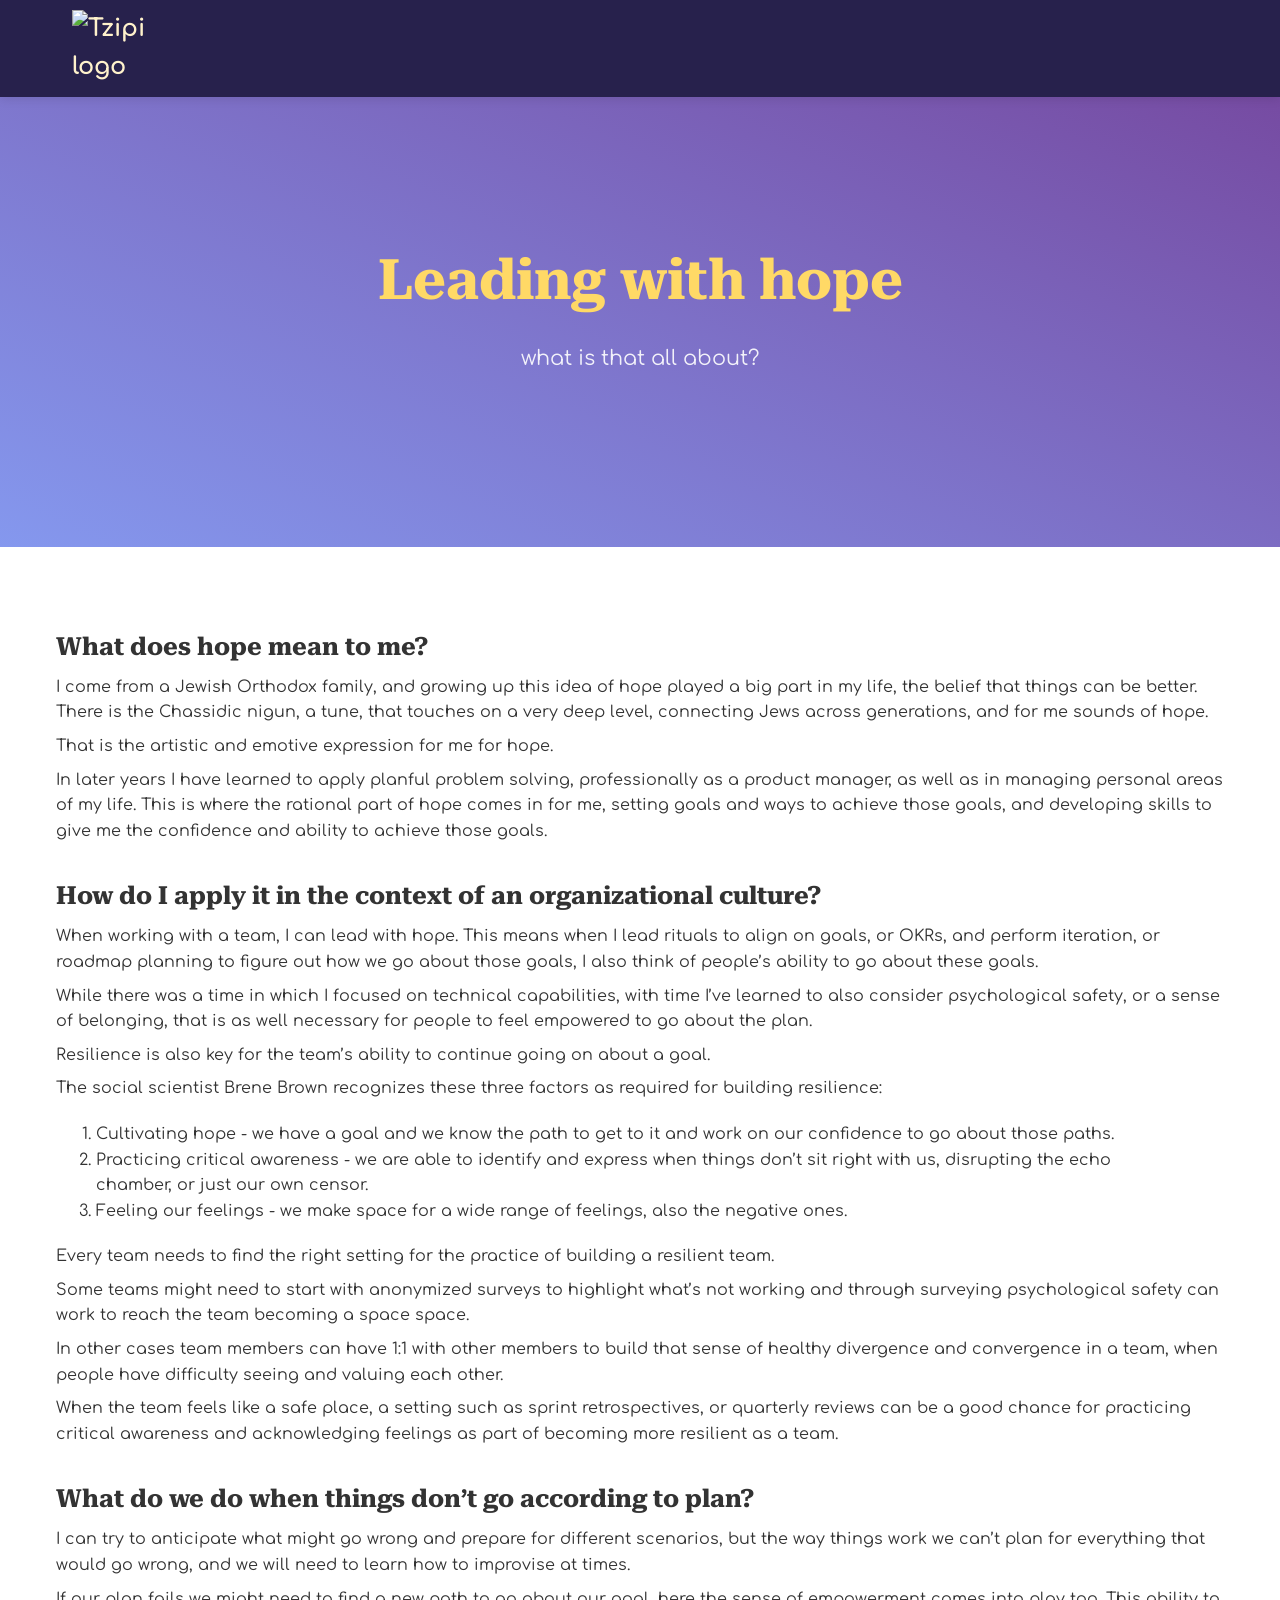
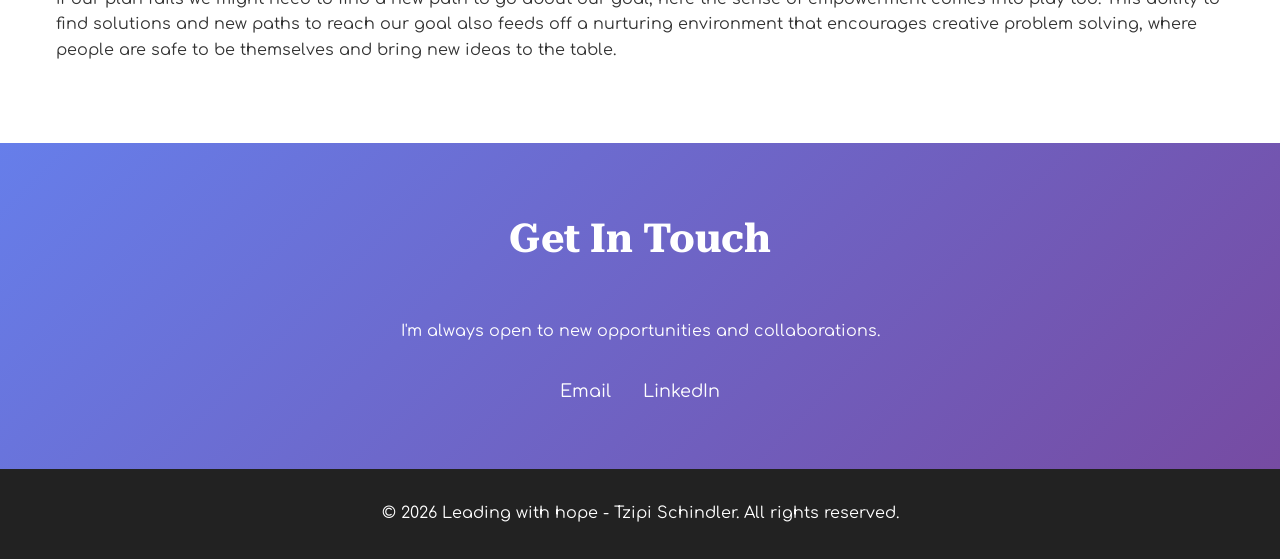
==== hope-driven-leadership.html @ e6aa01d2 "Add files via upload" ====
<!DOCTYPE html>
<html lang="en">
<head>
    <meta charset="UTF-8">
    <meta name="viewport" content="width=device-width, initial-scale=1.0">
    <title>Leading with hope</title>
    <link href="https://fonts.googleapis.com/css2?family=Inter:wght@300;400;600;700&family=Roboto+Serif:wght@300;400;600;700&display=swap" rel="stylesheet">
    <link href="https://fonts.googleapis.com/css2?family=Comfortaa:wght@300;400;700&display=swap" rel="stylesheet">
    <link rel="stylesheet" href="styles.css">
</head>
<body>
    <header>
        
	
		<nav>
            <a class="logo" href="/" aria-label="Tzipi"><img src="images/logo/logo-cropped.png" alt="Tzipi logo"></a>

        </nav>
    </header>

	
    <section class="hero" id="inner-page">
        <h1>Leading with hope</h1>
        <p>what is that all about?</p>
    </section>
	
	<section class="qa" id="qa">
        <div class="question-row">
            <h3>What does hope mean to me?</h3>
            <p>I come from a Jewish Orthodox family, and growing up this idea of hope played a big part in my life, the belief that things can be better. 
			There is the Chassidic nigun, a tune, that touches on a very deep level, connecting Jews across generations, and for me sounds of hope. </p>
			<p>That is the artistic and emotive expression for me for hope.</p>
			<p>In later years I have learned to apply planful problem solving, professionally as a product manager, as well as in managing personal areas of my life. 
			This is where the rational part of hope comes in for me, setting goals and ways to achieve those goals, and developing skills to give me the confidence and 
			ability to achieve those goals.</p>        
        </div>
		<div class="question-row">
            <h3>How do I apply it in the context of an organizational culture? </h3>
            <p>When working with a team, I can lead with hope. This means when I lead rituals to align on goals, or OKRs, and perform iteration, or roadmap planning to 
			figure out how we go about those goals, I also think of people’s ability to go about these goals.</p>
			<p>While there was a time in which I focused on technical capabilities, with time I’ve learned to also consider psychological safety, or a sense of belonging, 
			that is as well necessary for people to feel empowered to go about the plan.</p>
			<p>Resilience is also key for the team’s ability to continue going on about a goal. </p>
			<p>The social scientist Brene Brown recognizes these three factors as required for building resilience:</p>
			<ol>
				<li>Cultivating hope - we have a goal and we know the path to get to it and work on our confidence to go about those paths.</li>
				<li>Practicing critical awareness - we are able to identify and express when things don’t sit right with us, disrupting the echo chamber, or just our own censor. </li> 
				<li>Feeling our feelings - we make space for a wide range of feelings, also the negative ones.</li>
			</ol>
			<p>Every team needs to find the right setting for the practice of building a resilient team.<p> Some teams might need to start with anonymized surveys to highlight what’s not 
			working and through surveying psychological safety can work to reach the team becoming a space space.</p> <p>In other cases team members can have 1:1 with other members to build 
			that sense of healthy divergence and convergence in a team, when people have difficulty seeing and valuing each other. </p>
			<p>When the team feels like a safe place, a setting such as sprint retrospectives, or quarterly reviews can be a good chance for practicing critical awareness and acknowledging feelings as part 
			of becoming more resilient as a team.</p>

        </div>
		<div class="question-row">
            <h3>What do we do when things don’t go according to plan? </h3>
            <p>I can try to anticipate what might go wrong and prepare for different scenarios, but the way things work we can’t plan for everything that would go wrong, 
			and we will need to learn how to improvise at times.</p>   
			<p>If our plan fails we might need to find a new path to go about our goal, here the sense of empowerment comes into play too. This ability to find solutions 
			and new paths to reach our goal also feeds off a nurturing environment that encourages creative problem solving, where people are safe to be themselves and bring new ideas to the table. </p>
        </div>
		
		
    </section>
	
	 <section class="contact" id="contact">
        <div class="container">
            <h2>Get In Touch</h2>
            <p>I'm always open to new opportunities and collaborations.</p>
			<!--             <div class="contact-form">
                Embed your Google Form: replace YOUR_FORM_ID with the form's ID
                <iframe src="https://docs.google.com/forms/d/e/1FAIpQLSfYkFOvtgR7XK74QNsjjxUr7LAhGOyucCOeS-fPdmLXRdSeiw/viewform?embedded=true" width="100%" height="800" frameborder="0" marginheight="0" marginwidth="0">Loading…</iframe>
                <p>If the form doesn't load, <a href="https://docs.google.com/forms/d/e/YOUR_FORM_ID/viewform" target="_blank" rel="noopener">open the form in a new tab</a>.</p>-->
                <div class="contact-links">
                    <a href="mailto:tzipischindler@gmail.com" class="contact-link">Email</a>
                    <a href="https://www.linkedin.com/in/tzipi-schindler/" class="contact-link">LinkedIn</a>
              
                </div>
            </div>
        </div>
    </section>
	
	    <footer>
        <p>&copy; 2026 Leading with hope - Tzipi Schindler. All rights reserved.</p>
    </footer>
</body>
</html>
---- styles.css ----
* {
    margin: 0;
    padding: 0;
    box-sizing: border-box;
}

body {
    font-family: 'Comfortaa', 'Inter', 'Segoe UI', Tahoma, Geneva, Verdana, sans-serif;
    line-height: 1.6;
    color: #333;
    overflow-x: hidden;
}

/* Use Roboto Serif for headings for a refined, readable look */
h1, h2, h3, h4, h5, h6 {
    font-family: 'Roboto Serif', Georgia, 'Times New Roman', serif;
}

header {
    background: #27214cff;
    color: white;
    padding: 1rem 0;
    position: sticky;
    top: 0;
    z-index: 100;
    box-shadow: 0 2px 10px rgba(0,0,0,0.1);
	padding:10px;
}

nav {
    display: flex;
    justify-content: space-between;
    align-items: center;
    max-width: 1200px;
    margin: 0 auto;
    padding: 0 2rem;
}

.logo {
    font-size: 1.5rem;
    font-weight: bold;
}

header .logo img { 
    width: 95px;
    height: auto;
    display: block;
    }

nav ul {
    display: flex;
    list-style: none;
    gap: 2rem;
}

nav a {
    color: #fff2cc;
    text-decoration: none;
    transition: opacity 0.3s;
}

nav a:hover {
    opacity: 0.8;
}

.hero {
    background: linear-gradient(25deg, rgba(102, 126, 234, 0.8) 0%, #764ba2 100%), url('images/hope-bg.png');
    background-size: cover;
    background-position: center;
    color: white;
    text-align: center;
    padding: 8rem 2rem;
    min-height: 100vh;
    display: flex;
    flex-direction: column;
    justify-content: center;
    align-items: center;
}

.hero h1 {
    font-size: 3.5rem;
    margin-bottom: 1rem;
    animation: slideUp 0.8s ease;
    color: #ffd966;
}

.hero p {
    font-size: 1.3rem;
    margin-bottom: 2rem;
    opacity: 0.9;
}

.cta-button {
    display: inline-block;
    background: white;
    color: #667eea;
    padding: 1rem 2rem;
    border-radius: 50px;
    text-decoration: none;
    font-weight: bold;
    transition: transform 0.3s, box-shadow 0.3s;
}

.cta-button:hover {
    transform: translateY(-3px);
    box-shadow: 0 10px 25px rgba(0,0,0,0.2);
}

.container {
    max-width: 1200px;
    margin: 0 auto;
    padding: 0 2rem;
}

section {
    padding: 4rem 0;
}

h2 {
    font-size: 2.5rem;
    margin-bottom: 3rem;
    text-align: center;
    color: #333;
}


/* How to style inner page */
#inner-page {
	min-height: 50vh;
}


.question-row p {
	margin-top:8px;
}

.question-row {
	max-width: 1200px;
    margin: 0 auto;
    padding: 1rem;
}

/* How to style a Q&A */

.qa h3{
	font-size:25px;
}

.question-row ol{
	margin:20px 40px;
}


/* How to style a project grid */

.projects {
    background: #f8f9fa;
}

.projects-grid {
    display: grid;
    grid-template-columns: repeat(auto-fit, minmax(300px, 1fr));
    gap: 2rem;
}

.project-card {
    background: white;
    border-radius: 10px;
    overflow: hidden;
    box-shadow: 0 5px 15px rgba(0,0,0,0.1);
    transition: transform 0.3s, box-shadow 0.3s;
}

.project-card:hover {
    transform: translateY(-10px);
    box-shadow: 0 15px 30px rgba(0,0,0,0.2);
}

.project-image {
    width: 100%;
    height: 200px;
    display: flex;
    align-items: center;
    justify-content: center;
    color: white;
    font-size: 3rem;
}

.project-image img {
    width: 100%;
    height: 100%;
    object-fit: cover;
}

.project-content {
    padding: 1.5rem;
}

.project-content h3 {
    margin-bottom: 0.5rem;
    color: #667eea;
}

.project-content p {
    color: #666;
    margin-bottom: 1rem;
}

.project-link {
    color: #667eea;
    text-decoration: none;
    font-weight: bold;
}

.project-link:hover {
    text-decoration: underline;
}

.values {
    background: white;
}

.values-grid {
    display: grid;
    grid-template-columns: repeat(auto-fit, minmax(220px, 1fr));
    gap: 2rem;
}

.value-card {
    background: #f8f9fa;
    border-radius: 10px;
    overflow: hidden;
    box-shadow: 0 5px 15px rgba(0,0,0,0.1);
    transition: transform 0.3s, box-shadow 0.3s;
    text-align: center;
}

.value-card:hover {
    transform: translateY(-10px);
    box-shadow: 0 15px 30px rgba(0,0,0,0.2);
}

.value-image {
    width: 100%;
    height: 150px;
    background: linear-gradient(135deg, #667eea 0%, #764ba2 100%);
    display: flex;
    align-items: center;
    justify-content: center;
    color: white;
    font-size: 3rem;
}

.value-content {
    padding: 2rem;
}

.value-content h3 {
    margin-bottom: 0.5rem;
    color: #667eea;
}

.value-content p {
    color: #666;
}

.skills {
    background: white;
}

.skills-grid {
    display: grid;
    grid-template-columns: repeat(auto-fit, minmax(250px, 1fr));
    gap: 2rem;
}

.skill-category {
    background: #f8f9fa;
    padding: 2rem;
    border-radius: 10px;
    border-left: 4px solid #667eea;
}

.skill-category h3 {
    color: #667eea;
    margin-bottom: 1rem;
}

.skill-list {
    display: flex;
    flex-wrap: wrap;
    gap: 0.5rem;
}

.skill-tag {
    background: white;
    padding: 0.5rem 1rem;
    border-radius: 20px;
    border: 1px solid #667eea;
    color: #667eea;
    font-size: 0.9rem;
}

.contact {
    background: linear-gradient(135deg, #667eea 0%, #764ba2 100%);
    color: white;
    text-align: center;
    padding: 4rem 2rem;
}

.contact h2 {
    color: white;
}

.contact-links {
    display: flex;
    justify-content: center;
    gap: 2rem;
    margin-top: 2rem;
    flex-wrap: wrap;
}

.contact-link {
    color: white;
    text-decoration: none;
    font-size: 1.1rem;
    transition: opacity 0.3s;
}

.contact-link:hover {
    opacity: 0.8;
}

footer {
    background: #222;
    color: white;
    text-align: center;
    padding: 2rem;
}

@keyframes slideUp {
    from {
        opacity: 0;
        transform: translateY(30px);
    }
    to {
        opacity: 1;
        transform: translateY(0);
    }
}

@media (max-width: 768px) {
    .hero h1 {
        font-size: 2rem;
    }

    nav ul {
        gap: 1rem;
    }

    h2 {
        font-size: 2rem;
    }
}
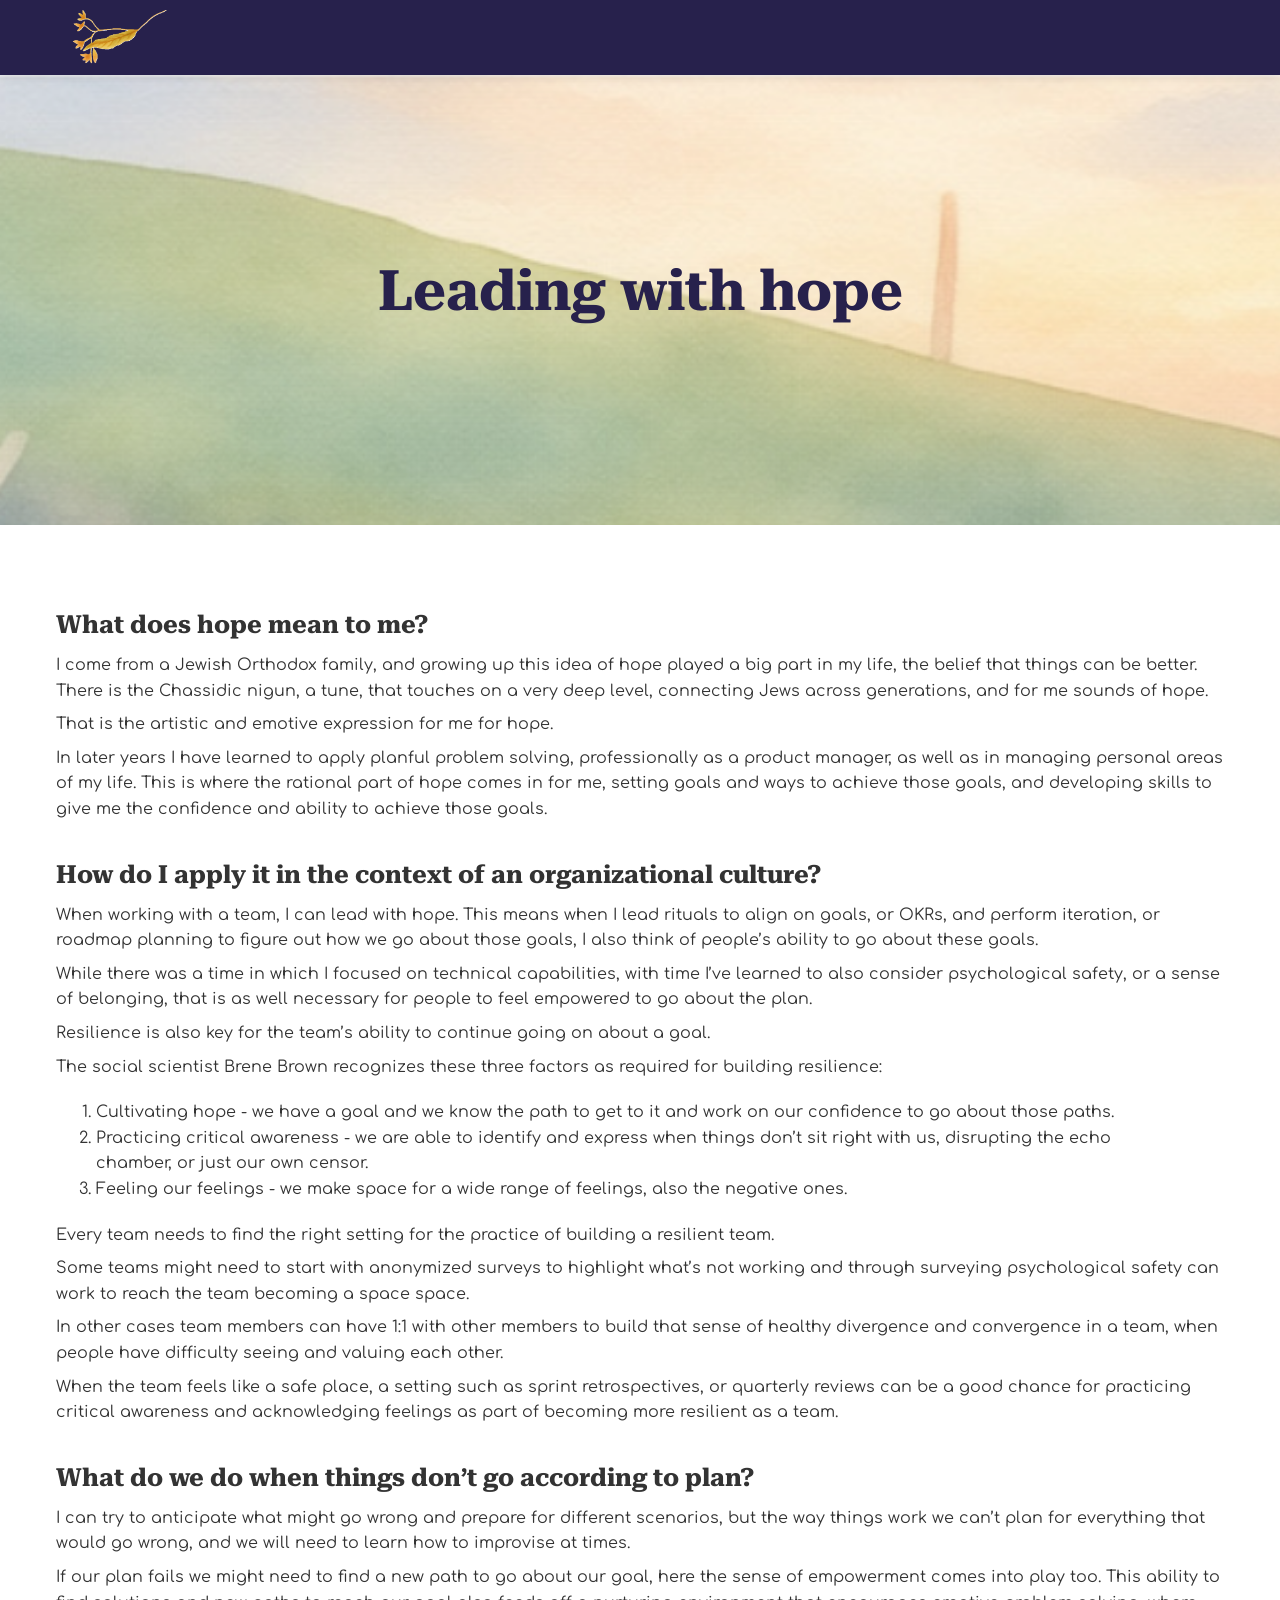
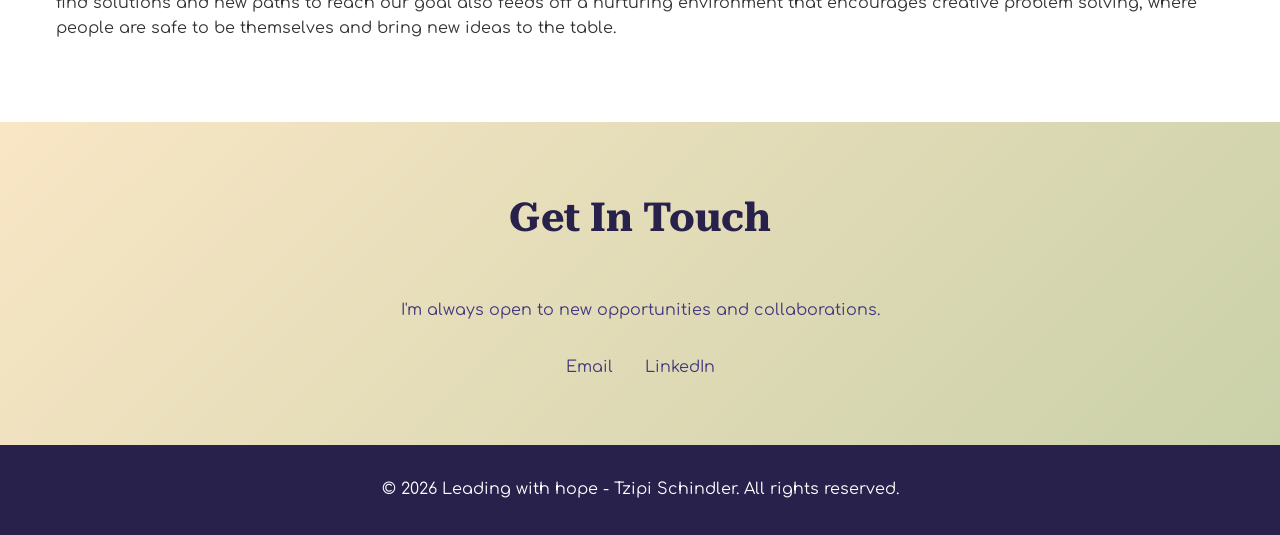
==== commit d1e140a2: "updated footer" ====
--- a/hope-driven-leadership.html
+++ b/hope-driven-leadership.html
@@ -21,7 +21,7 @@
 	
     <section class="hero" id="inner-page">
         <h1>Leading with hope</h1>
-        <p>what is that all about?</p>
+
     </section>
 	
 	<section class="qa" id="qa">
--- a/styles.css
+++ b/styles.css
@@ -64,13 +64,12 @@
 }
 
 .hero {
-    background: linear-gradient(25deg, rgba(102, 126, 234, 0.8) 0%, #764ba2 100%), url('images/hope-bg.png');
+    background: url('images/website-header.png');
     background-size: cover;
     background-position: center;
-    color: white;
-    text-align: center;
-    padding: 8rem 2rem;
-    min-height: 100vh;
+    color: #27214c;
+    text-align: center;
+    min-height: 50vh;
     display: flex;
     flex-direction: column;
     justify-content: center;
@@ -81,7 +80,7 @@
     font-size: 3.5rem;
     margin-bottom: 1rem;
     animation: slideUp 0.8s ease;
-    color: #ffd966;
+    color: #27214c;
 }
 
 .hero p {
@@ -93,7 +92,7 @@
 .cta-button {
     display: inline-block;
     background: white;
-    color: #667eea;
+    color: #27214c;
     padding: 1rem 2rem;
     border-radius: 50px;
     text-decoration: none;
@@ -120,7 +119,7 @@
     font-size: 2.5rem;
     margin-bottom: 3rem;
     text-align: center;
-    color: #333;
+    color: #495f46;
 }
 
 
@@ -227,7 +226,7 @@
 }
 
 .value-card {
-    background: #f8f9fa;
+    background: #d0b24930;
     border-radius: 10px;
     overflow: hidden;
     box-shadow: 0 5px 15px rgba(0,0,0,0.1);
@@ -257,7 +256,7 @@
 
 .value-content h3 {
     margin-bottom: 0.5rem;
-    color: #667eea;
+    color: #495f46;
 }
 
 .value-content p {
@@ -275,14 +274,14 @@
 }
 
 .skill-category {
-    background: #f8f9fa;
+    background: linear-gradient(to bottom, #fbecd4 0%, #92af0b59 100%);
     padding: 2rem;
     border-radius: 10px;
-    border-left: 4px solid #667eea;
+    border-left: 4px solid  #fdca45;
 }
 
 .skill-category h3 {
-    color: #667eea;
+    color: #41377d;
     margin-bottom: 1rem;
 }
 
@@ -293,23 +292,23 @@
 }
 
 .skill-tag {
-    background: white;
+    background: #ffffff94;
     padding: 0.5rem 1rem;
     border-radius: 20px;
-    border: 1px solid #667eea;
-    color: #667eea;
+    border: 1px solid #41377d;
+    color: #41377d;
     font-size: 0.9rem;
 }
 
 .contact {
-    background: linear-gradient(135deg, #667eea 0%, #764ba2 100%);
-    color: white;
+    background: linear-gradient(135deg, #f9e6c5 0%, #cad1a9 100%);
+    color: #41377d;
     text-align: center;
     padding: 4rem 2rem;
 }
 
 .contact h2 {
-    color: white;
+    color: #27214c;
 }
 
 .contact-links {
@@ -321,9 +320,9 @@
 }
 
 .contact-link {
-    color: white;
+    color: #41377d;
     text-decoration: none;
-    font-size: 1.1rem;
+    font-size: 1rem;
     transition: opacity 0.3s;
 }
 
@@ -332,7 +331,7 @@
 }
 
 footer {
-    background: #222;
+    background: #27214c;
     color: white;
     text-align: center;
     padding: 2rem;
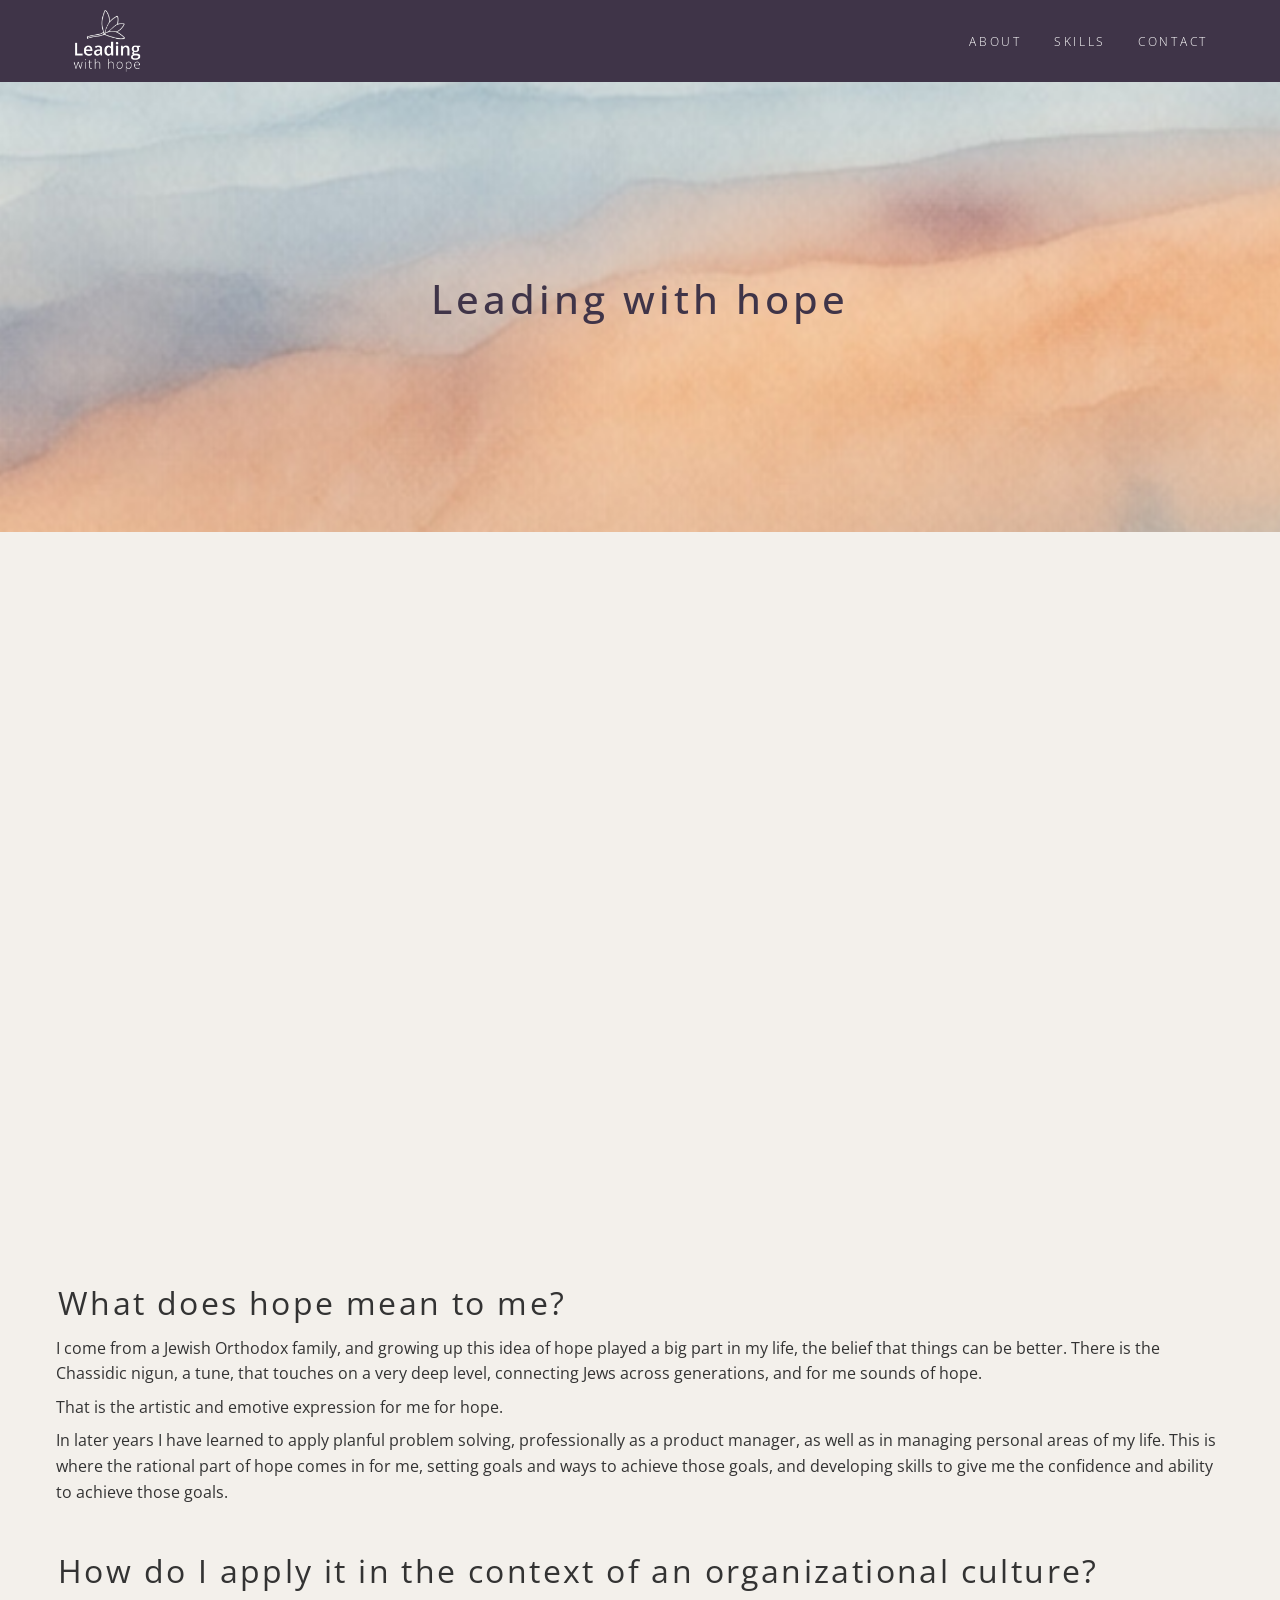
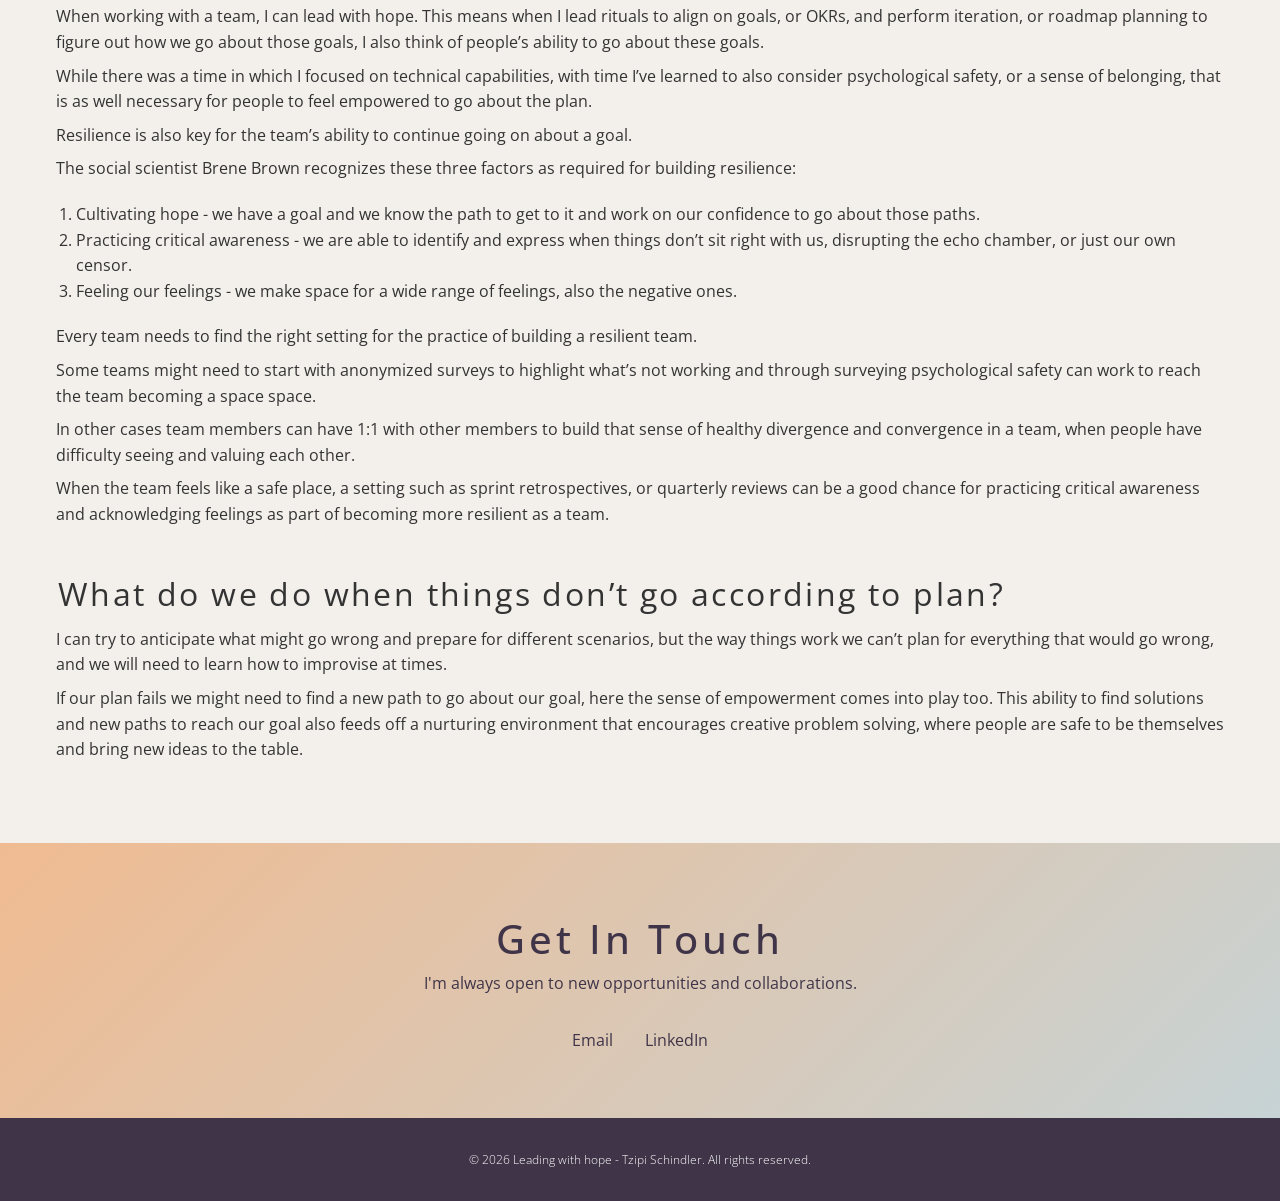
==== commit 6b884abf: "Updated design according to brand kit" ====
--- a/hope-driven-leadership.html
+++ b/hope-driven-leadership.html
@@ -4,17 +4,20 @@
     <meta charset="UTF-8">
     <meta name="viewport" content="width=device-width, initial-scale=1.0">
     <title>Leading with hope</title>
-    <link href="https://fonts.googleapis.com/css2?family=Inter:wght@300;400;600;700&family=Roboto+Serif:wght@300;400;600;700&display=swap" rel="stylesheet">
-    <link href="https://fonts.googleapis.com/css2?family=Comfortaa:wght@300;400;700&display=swap" rel="stylesheet">
+    <link href="https://fonts.googleapis.com/css2?family=Google+Sans:ital,opsz,wght@0,17..18,400..700;1,17..18,400..700&family=Open+Sans:ital,wght@0,300..800;1,300..800&display=swap" rel="stylesheet">
     <link rel="stylesheet" href="styles.css">
 </head>
 <body>
     <header>
         
 	
-		<nav>
-            <a class="logo" href="/" aria-label="Tzipi"><img src="images/logo/logo-cropped.png" alt="Tzipi logo"></a>
-
+		        <nav>
+            <a class="logo" href="/" aria-label="Tzipi"><img src="images/logo/with-hope.png" alt="Tzipi logo"></a>
+            <ul>
+                <li><a href="#projects">ABOUT</a></li>
+                <li><a href="#skills">SKILLS</a></li>
+                <li><a href="#contact">CONTACT</a></li>
+            </ul>
         </nav>
     </header>
 
@@ -26,6 +29,7 @@
 	
 	<section class="qa" id="qa">
         <div class="question-row">
+            <iframe width="560" height="315" src="https://www.youtube.com/embed/V_1K8nwsGOY?si=Zwy2XXd21auBo9LZ" title="YouTube video player" frameborder="0" allow="accelerometer; autoplay; clipboard-write; encrypted-media; gyroscope; picture-in-picture; web-share" referrerpolicy="strict-origin-when-cross-origin" allowfullscreen></iframe>
             <h3>What does hope mean to me?</h3>
             <p>I come from a Jewish Orthodox family, and growing up this idea of hope played a big part in my life, the belief that things can be better. 
 			There is the Chassidic nigun, a tune, that touches on a very deep level, connecting Jews across generations, and for me sounds of hope. </p>
--- a/styles.css
+++ b/styles.css
@@ -5,25 +5,25 @@
 }
 
 body {
-    font-family: 'Comfortaa', 'Inter', 'Segoe UI', Tahoma, Geneva, Verdana, sans-serif;
+    font-family: "Open Sans", sans-serif;
     line-height: 1.6;
     color: #333;
     overflow-x: hidden;
+    background-color: #f3f0eb;
 }
 
 /* Use Roboto Serif for headings for a refined, readable look */
 h1, h2, h3, h4, h5, h6 {
-    font-family: 'Roboto Serif', Georgia, 'Times New Roman', serif;
+    font-family: "Open Sans", sans-serif;
 }
 
 header {
-    background: #27214cff;
+    background: #3f3448;
     color: white;
     padding: 1rem 0;
     position: sticky;
     top: 0;
     z-index: 100;
-    box-shadow: 0 2px 10px rgba(0,0,0,0.1);
 	padding:10px;
 }
 
@@ -42,7 +42,7 @@
 }
 
 header .logo img { 
-    width: 95px;
+    width: 70px;
     height: auto;
     display: block;
     }
@@ -54,17 +54,18 @@
 }
 
 nav a {
-    color: #fff2cc;
+    color: #ffffff;
     text-decoration: none;
-    transition: opacity 0.3s;
-}
-
-nav a:hover {
-    opacity: 0.8;
-}
+    /* transition: opacity 0.3s; */
+    font-weight: 300;
+    font-size: 12px;
+    letter-spacing: 2.7px;
+    font-family: 'Open Sans';
+}
+
 
 .hero {
-    background: url('images/website-header.png');
+    background: url('images/website-header-2.png');
     background-size: cover;
     background-position: center;
     color: #27214c;
@@ -77,10 +78,13 @@
 }
 
 .hero h1 {
-    font-size: 3.5rem;
+    font-family: 'Open Sans';
+    font-size: 2.5rem;
+    font-weight: 500;
     margin-bottom: 1rem;
-    animation: slideUp 0.8s ease;
-    color: #27214c;
+    /* animation: slideUp 0.8s ease; */
+    color: #3f3448;
+    letter-spacing: 0.25rem;
 }
 
 .hero p {
@@ -90,14 +94,17 @@
 }
 
 .cta-button {
-    display: inline-block;
-    background: white;
-    color: #27214c;
-    padding: 1rem 2rem;
-    border-radius: 50px;
+display: inline-block;
+    width: max-content;
+    background: #3f3448;
+    color: #fefeff;
+    padding: 0.7rem 1.9rem;
+    border-radius: 16px;
     text-decoration: none;
-    font-weight: bold;
-    transition: transform 0.3s, box-shadow 0.3s;
+    font-weight: 300;
+    /* transition: transform 0.3s, box-shadow 0.3s; */
+    /* font-size: medium; */
+    font-family: 'Open Sans';
 }
 
 .cta-button:hover {
@@ -117,9 +124,10 @@
 
 h2 {
     font-size: 2.5rem;
-    margin-bottom: 3rem;
-    text-align: center;
-    color: #495f46;
+    text-align: center;
+    color: #3f3448;
+    font-weight: 500;
+    letter-spacing: 0.25rem;
 }
 
 
@@ -142,11 +150,14 @@
 /* How to style a Q&A */
 
 .qa h3{
-	font-size:25px;
+	letter-spacing: 0.15rem;
+    font-size: 2rem;
+    font-weight: 400;
+    margin: 8px 2px 0px;
 }
 
 .question-row ol{
-	margin:20px 40px;
+	margin:20px;
 }
 
 
@@ -160,6 +171,7 @@
     display: grid;
     grid-template-columns: repeat(auto-fit, minmax(300px, 1fr));
     gap: 2rem;
+    margin: 2rem 0;
 }
 
 .project-card {
@@ -197,7 +209,9 @@
 
 .project-content h3 {
     margin-bottom: 0.5rem;
-    color: #667eea;
+    color: #c7967d;
+    font-weight: 700;
+    letter-spacing: 0.25rem;
 }
 
 .project-content p {
@@ -206,7 +220,7 @@
 }
 
 .project-link {
-    color: #667eea;
+    color: #c7967d;
     text-decoration: none;
     font-weight: bold;
 }
@@ -223,10 +237,11 @@
     display: grid;
     grid-template-columns: repeat(auto-fit, minmax(220px, 1fr));
     gap: 2rem;
+    margin: 2rem 0;
 }
 
 .value-card {
-    background: #d0b24930;
+    background: #f3f0eb;
     border-radius: 10px;
     overflow: hidden;
     box-shadow: 0 5px 15px rgba(0,0,0,0.1);
@@ -256,7 +271,9 @@
 
 .value-content h3 {
     margin-bottom: 0.5rem;
-    color: #495f46;
+    color: #c7967d;
+    font-weight: 700;
+    letter-spacing: 0.25rem;
 }
 
 .value-content p {
@@ -271,13 +288,13 @@
     display: grid;
     grid-template-columns: repeat(auto-fit, minmax(250px, 1fr));
     gap: 2rem;
+    margin: 2rem 0;
 }
 
 .skill-category {
-    background: linear-gradient(to bottom, #fbecd4 0%, #92af0b59 100%);
+    background: #f3f0eb;
     padding: 2rem;
     border-radius: 10px;
-    border-left: 4px solid  #fdca45;
 }
 
 .skill-category h3 {
@@ -292,23 +309,23 @@
 }
 
 .skill-tag {
-    background: #ffffff94;
+background: #ffffff;
     padding: 0.5rem 1rem;
-    border-radius: 20px;
-    border: 1px solid #41377d;
+    border-radius: 16px;
+    /* border: 1px solid #41377d; */
     color: #41377d;
     font-size: 0.9rem;
 }
 
 .contact {
-    background: linear-gradient(135deg, #f9e6c5 0%, #cad1a9 100%);
-    color: #41377d;
+    background: linear-gradient(135deg, #f0bb91 0%, #c7d3d5 100%);
+    color: #3f3448;
     text-align: center;
     padding: 4rem 2rem;
 }
 
 .contact h2 {
-    color: #27214c;
+    color: #3f3448;
 }
 
 .contact-links {
@@ -320,7 +337,7 @@
 }
 
 .contact-link {
-    color: #41377d;
+    color: #3f3448;
     text-decoration: none;
     font-size: 1rem;
     transition: opacity 0.3s;
@@ -331,10 +348,12 @@
 }
 
 footer {
-    background: #27214c;
+    background: #3f3448;
     color: white;
     text-align: center;
     padding: 2rem;
+    font-weight: 300;
+    font-size: 12px;
 }
 
 @keyframes slideUp {
@@ -361,3 +380,13 @@
         font-size: 2rem;
     }
 }
+
+
+.question-row iframe {
+    display: block;
+    width: 100%;
+    aspect-ratio: 16 / 9;
+    height: auto;
+    border: 0;
+    margin: 0 auto;
+}
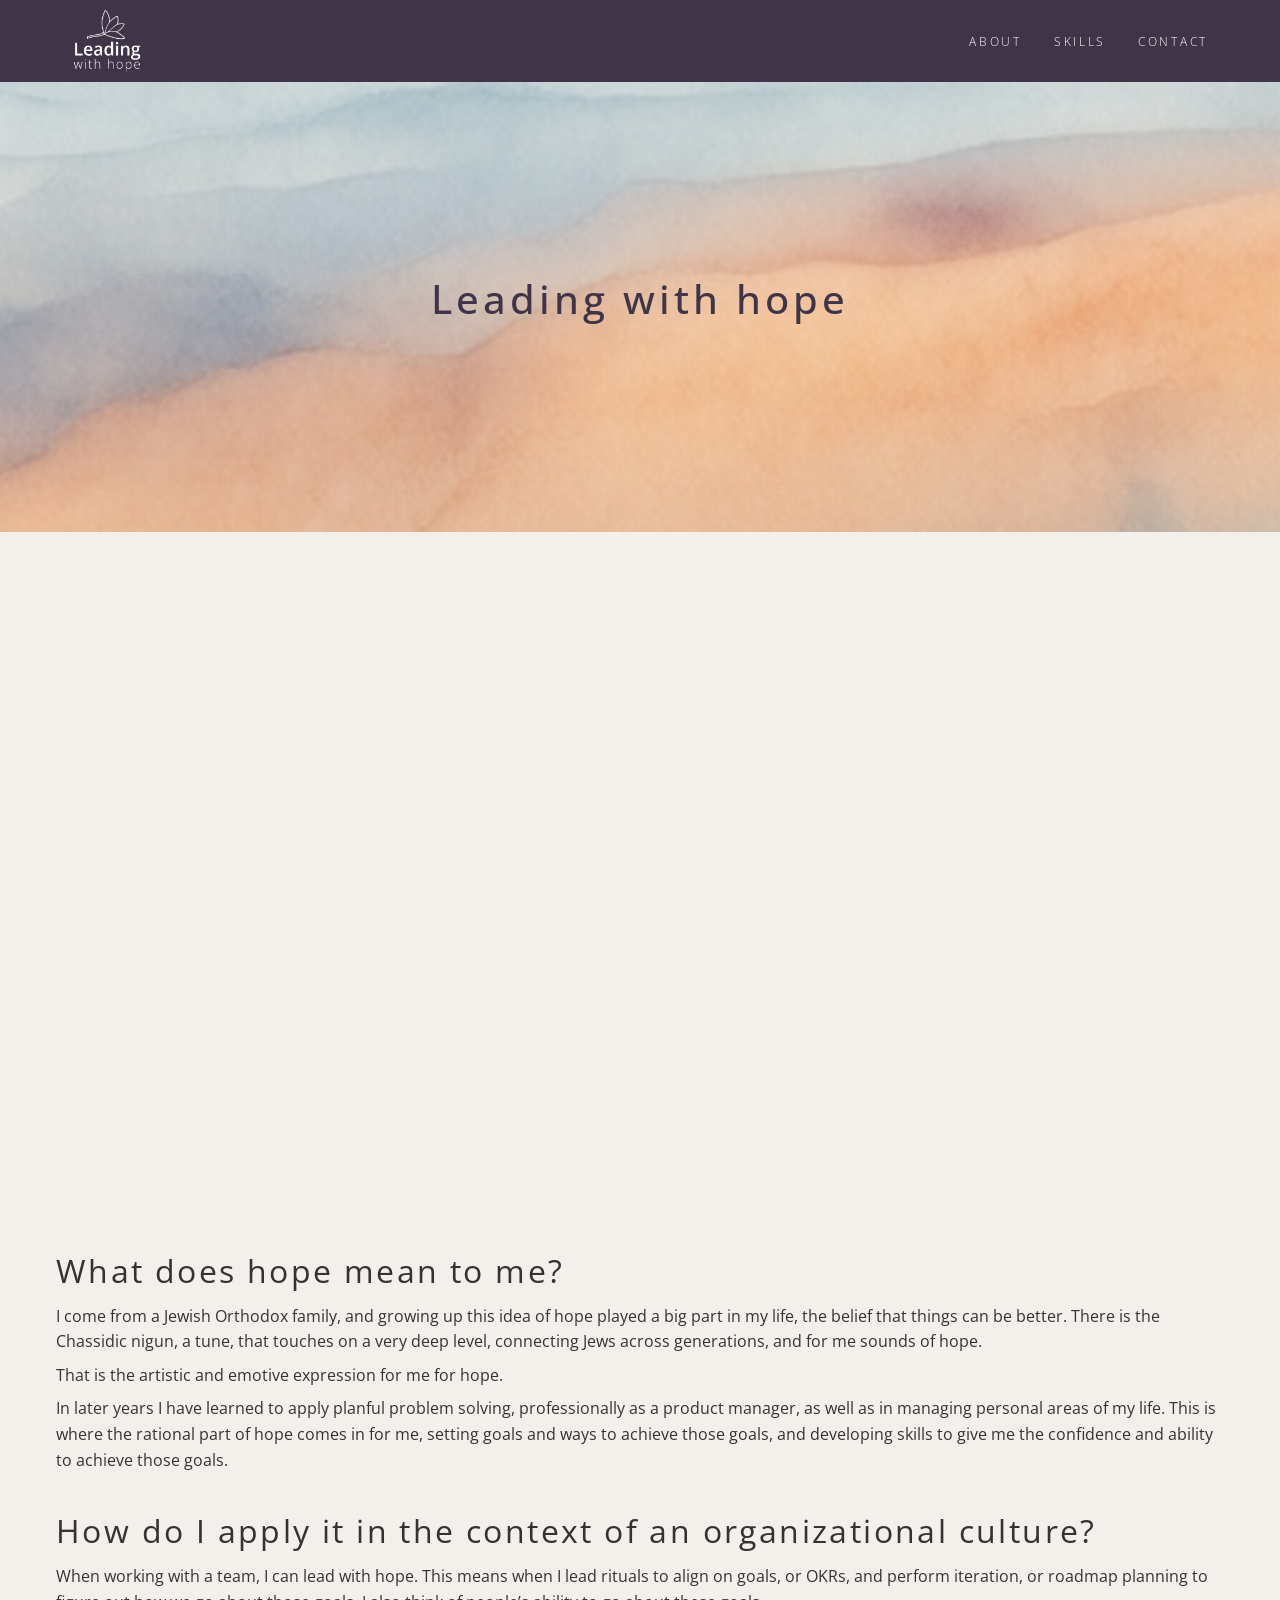
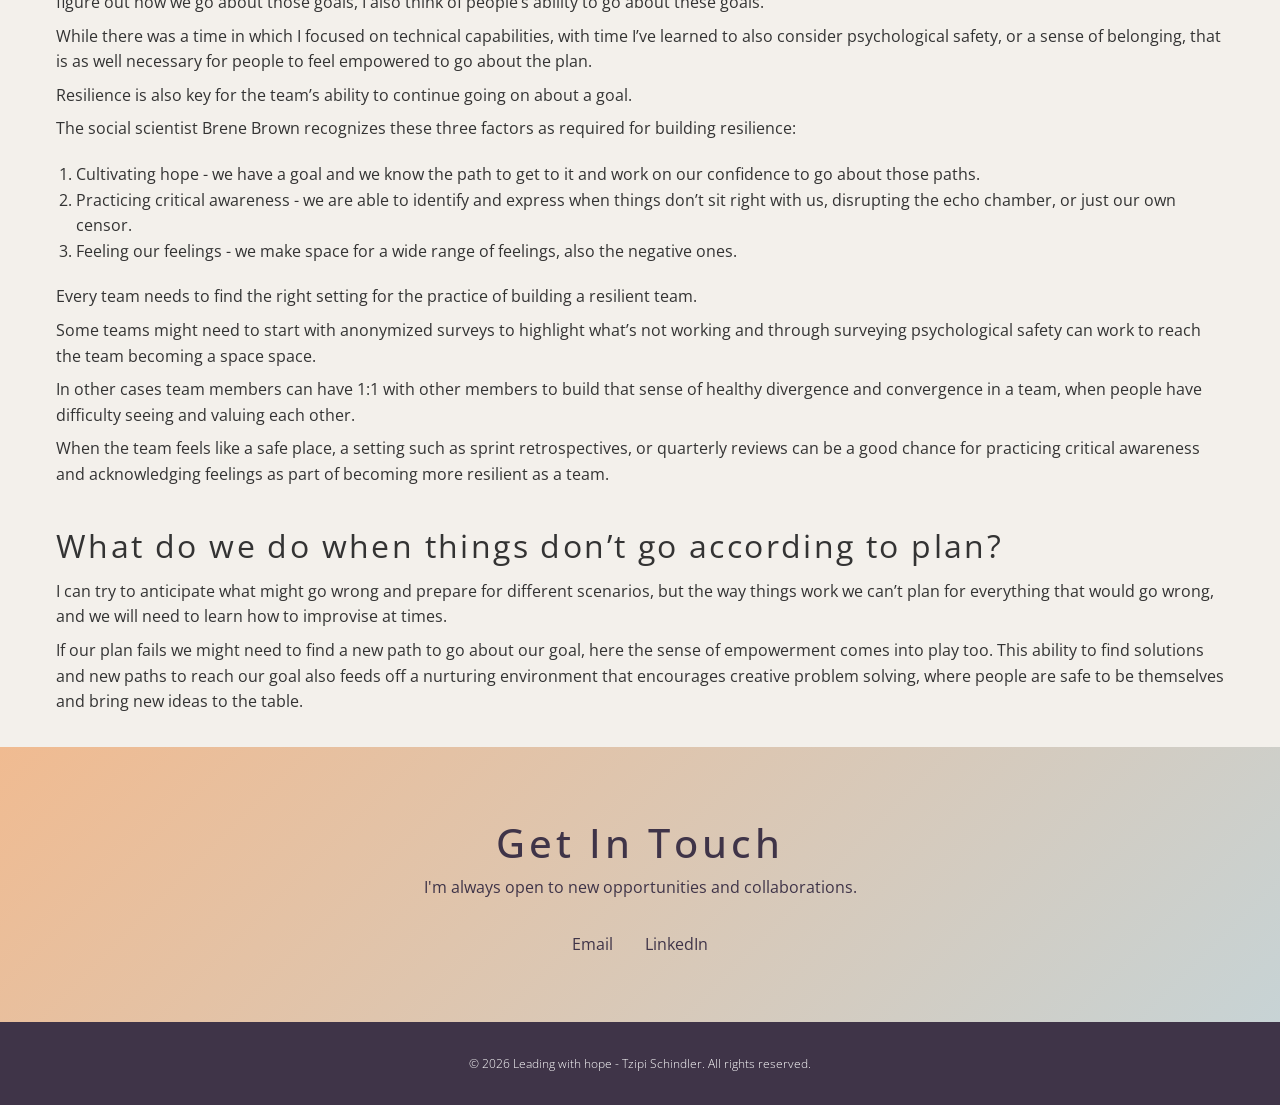
==== commit a3dfc6c3: "updated links on logo" ====
--- a/hope-driven-leadership.html
+++ b/hope-driven-leadership.html
@@ -3,7 +3,7 @@
 <head>
     <meta charset="UTF-8">
     <meta name="viewport" content="width=device-width, initial-scale=1.0">
-    <title>Leading with hope</title>
+    <title>Tzipi Schindler | Leading with hope</title>
     <link href="https://fonts.googleapis.com/css2?family=Google+Sans:ital,opsz,wght@0,17..18,400..700;1,17..18,400..700&family=Open+Sans:ital,wght@0,300..800;1,300..800&display=swap" rel="stylesheet">
     <link rel="stylesheet" href="styles.css">
 </head>
@@ -12,7 +12,7 @@
         
 	
 		        <nav>
-            <a class="logo" href="/" aria-label="Tzipi"><img src="images/logo/with-hope.png" alt="Tzipi logo"></a>
+            <a class="logo" href="https://tzipischindler.github.io/hope-driven-leadership/" aria-label="Tzipi"><img src="images/logo/with-hope.png" alt="Tzipi logo"></a>
             <ul>
                 <li><a href="#projects">ABOUT</a></li>
                 <li><a href="#skills">SKILLS</a></li>
--- a/styles.css
+++ b/styles.css
@@ -119,7 +119,7 @@
 }
 
 section {
-    padding: 4rem 0;
+    padding: 1rem 0;
 }
 
 h2 {
@@ -153,7 +153,6 @@
 	letter-spacing: 0.15rem;
     font-size: 2rem;
     font-weight: 400;
-    margin: 8px 2px 0px;
 }
 
 .question-row ol{
@@ -388,5 +387,5 @@
     aspect-ratio: 16 / 9;
     height: auto;
     border: 0;
-    margin: 0 auto;
+    margin: 0.75rem 0rem;
 }
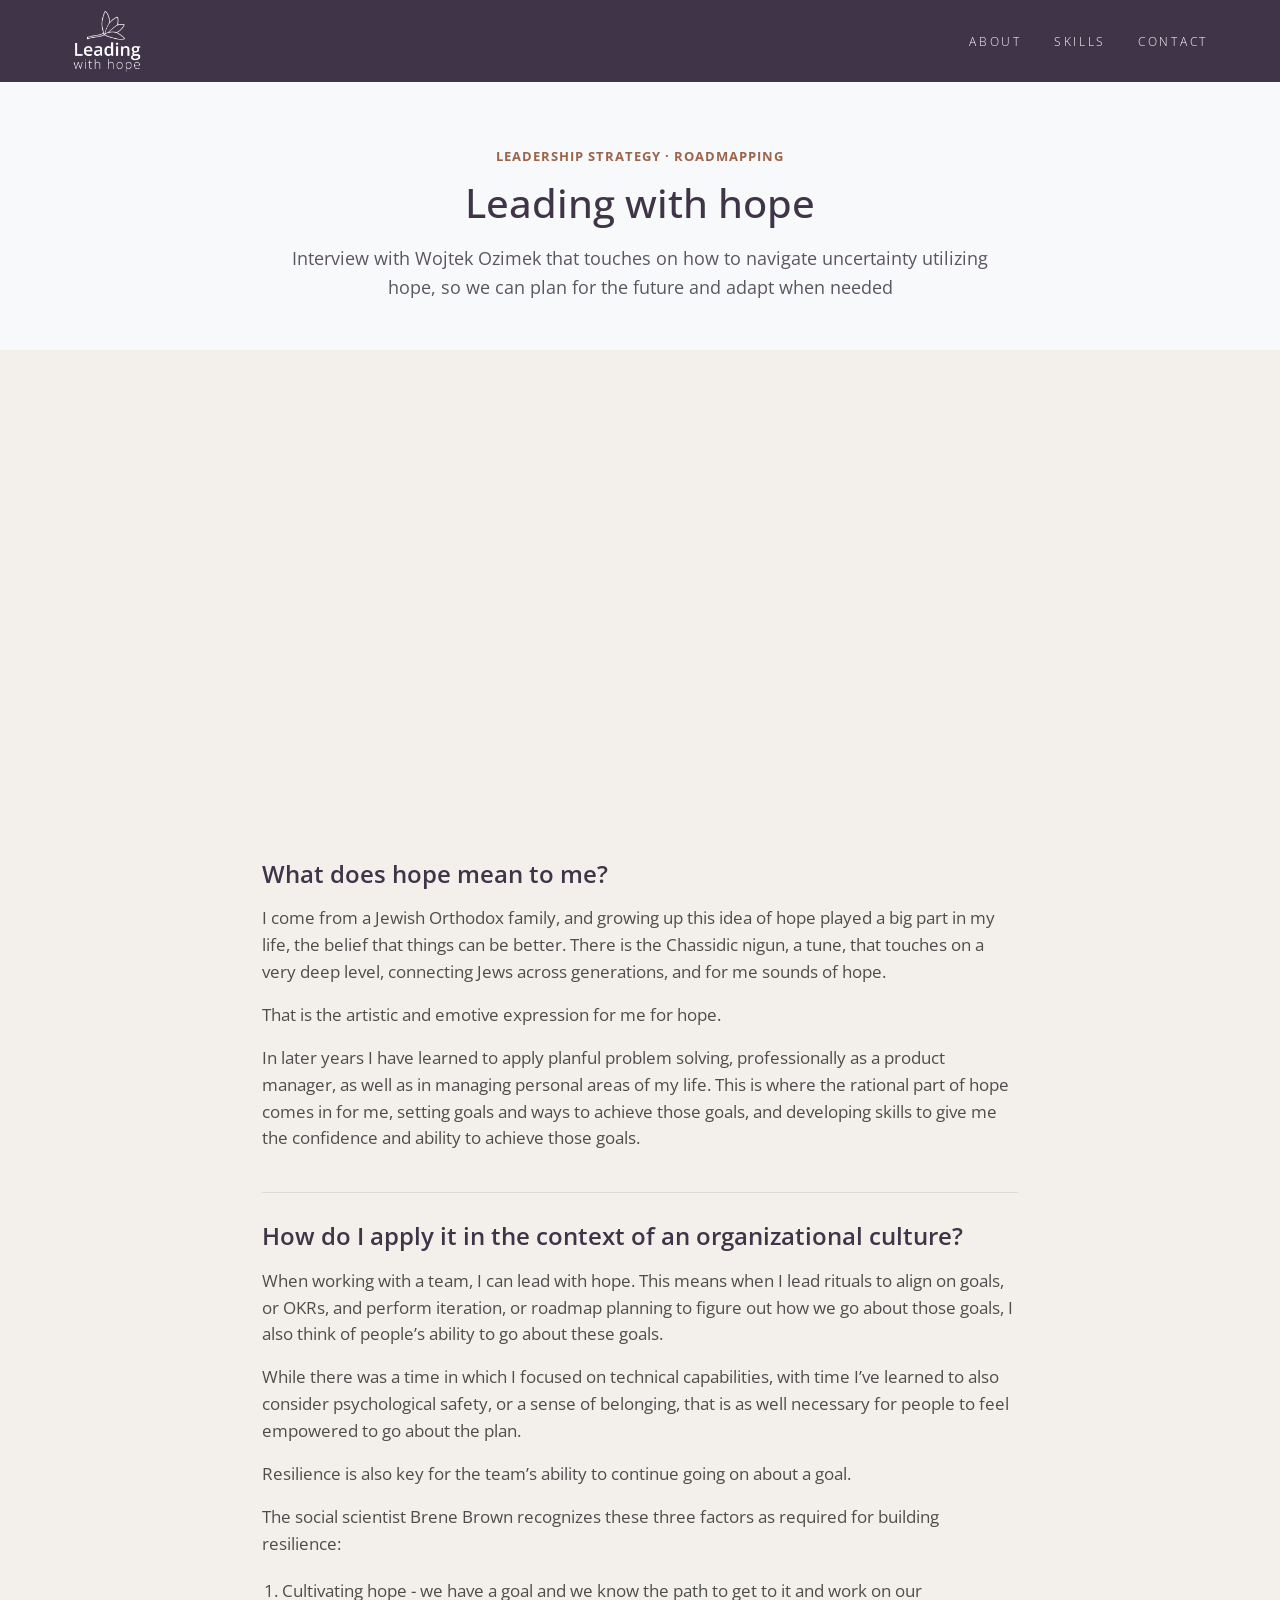
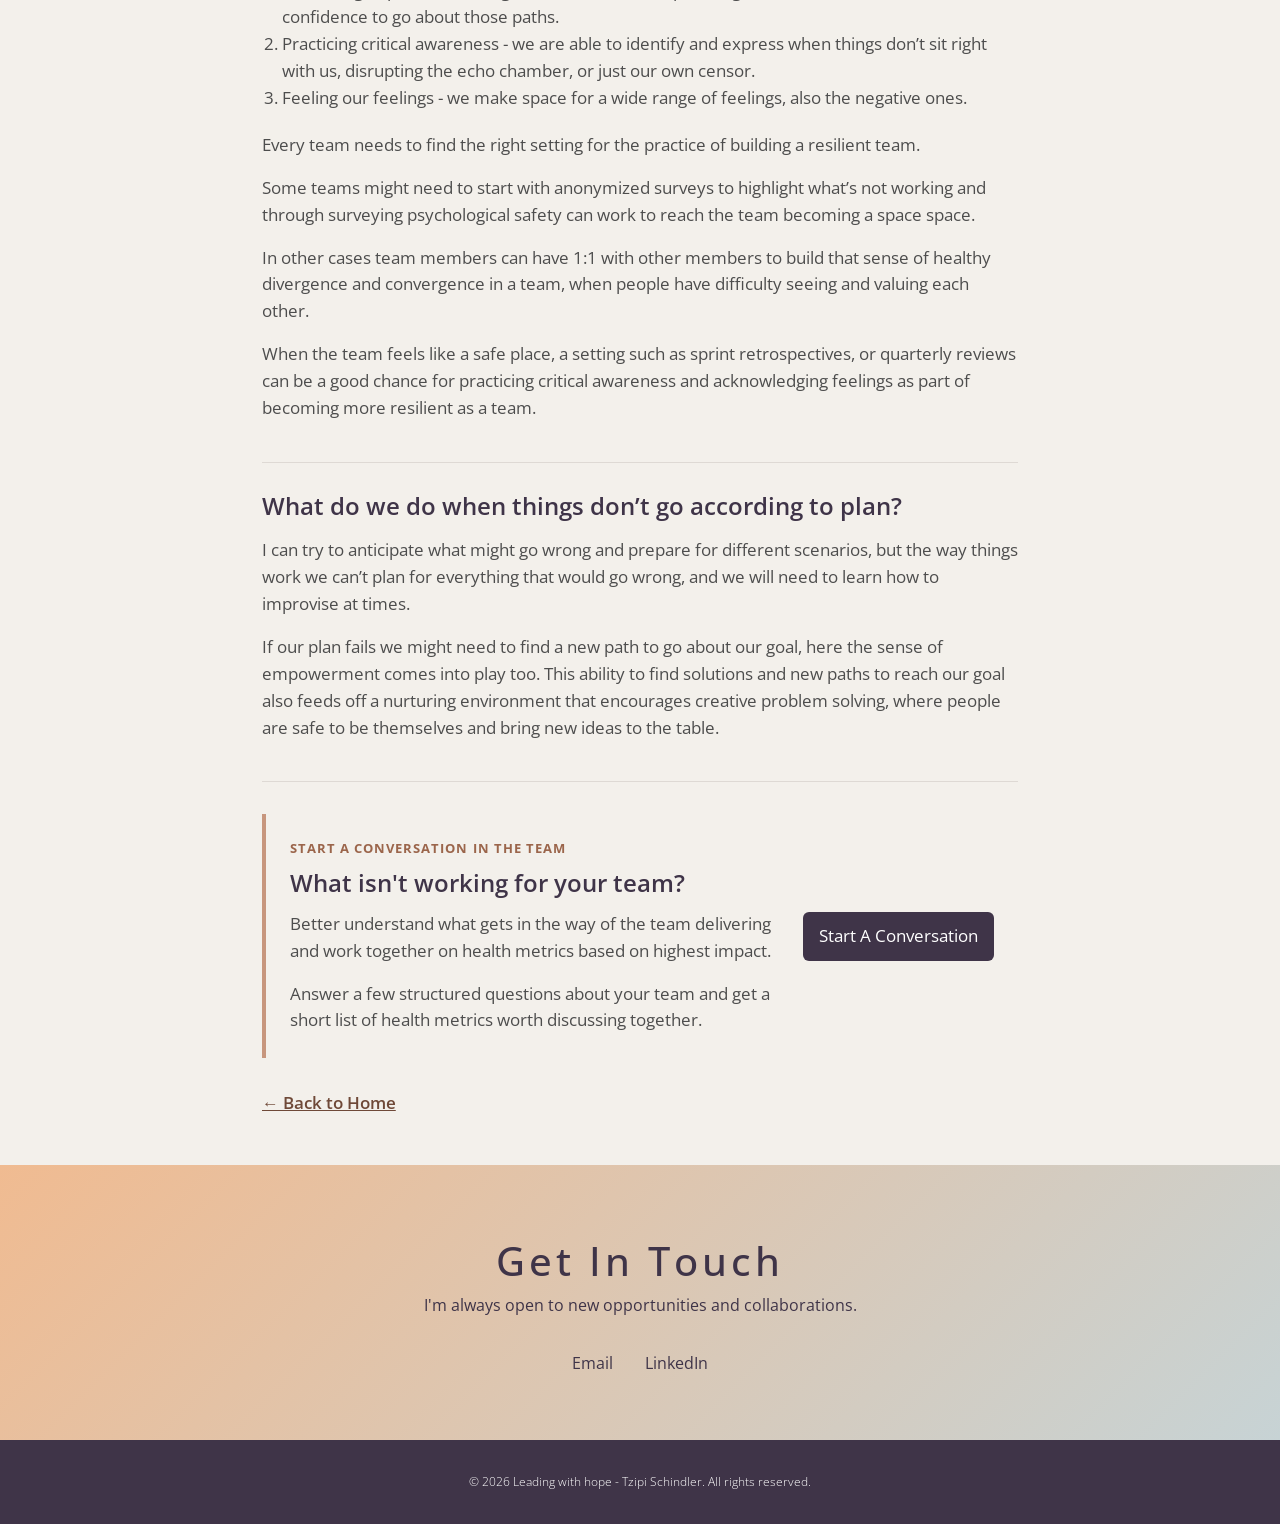
==== commit 2f5c201e: "Refresh article layout and CTA Restructured the leadership article into a more editorial layout with" ====
--- a/hope-driven-leadership.html
+++ b/hope-driven-leadership.html
@@ -21,16 +21,16 @@
         </nav>
     </header>
 
+       <section class="article-hero">
+            <p class="article-kicker">Leadership Strategy · Roadmapping</p>
+            <h1>Leading with hope</h1>
+            <p class="article-deck">Interview with Wojtek Ozimek that touches on how to navigate uncertainty utilizing hope, so we can plan for the future and adapt when needed</p>
+        </section>
 	
-    <section class="hero" id="inner-page">
-        <h1>Leading with hope</h1>
-
-    </section>
-	
-	<section class="qa" id="qa">
-        <div class="question-row">
+	<article class="article-content">
+        <div class="article-section">
             <iframe width="560" height="315" src="https://www.youtube.com/embed/V_1K8nwsGOY?si=Zwy2XXd21auBo9LZ" title="YouTube video player" frameborder="0" allow="accelerometer; autoplay; clipboard-write; encrypted-media; gyroscope; picture-in-picture; web-share" referrerpolicy="strict-origin-when-cross-origin" allowfullscreen></iframe>
-            <h3>What does hope mean to me?</h3>
+            <h2>What does hope mean to me?</h2>
             <p>I come from a Jewish Orthodox family, and growing up this idea of hope played a big part in my life, the belief that things can be better. 
 			There is the Chassidic nigun, a tune, that touches on a very deep level, connecting Jews across generations, and for me sounds of hope. </p>
 			<p>That is the artistic and emotive expression for me for hope.</p>
@@ -38,8 +38,8 @@
 			This is where the rational part of hope comes in for me, setting goals and ways to achieve those goals, and developing skills to give me the confidence and 
 			ability to achieve those goals.</p>        
         </div>
-		<div class="question-row">
-            <h3>How do I apply it in the context of an organizational culture? </h3>
+		<div class="article-section">
+            <h2>How do I apply it in the context of an organizational culture? </h2>
             <p>When working with a team, I can lead with hope. This means when I lead rituals to align on goals, or OKRs, and perform iteration, or roadmap planning to 
 			figure out how we go about those goals, I also think of people’s ability to go about these goals.</p>
 			<p>While there was a time in which I focused on technical capabilities, with time I’ve learned to also consider psychological safety, or a sense of belonging, 
@@ -58,16 +58,32 @@
 			of becoming more resilient as a team.</p>
 
         </div>
-		<div class="question-row">
-            <h3>What do we do when things don’t go according to plan? </h3>
+		<div class="article-section">
+            <h2>What do we do when things don’t go according to plan? </h2>
             <p>I can try to anticipate what might go wrong and prepare for different scenarios, but the way things work we can’t plan for everything that would go wrong, 
 			and we will need to learn how to improvise at times.</p>   
 			<p>If our plan fails we might need to find a new path to go about our goal, here the sense of empowerment comes into play too. This ability to find solutions 
 			and new paths to reach our goal also feeds off a nurturing environment that encourages creative problem solving, where people are safe to be themselves and bring new ideas to the table. </p>
         </div>
+		  <aside class="tool-callout" aria-labelledby="tool-title">
+                <div>
+                    <p class="article-kicker">Start a conversation in the team</p>
+                    <h2 id="tool-title">What isn't working for your team?</h2>
+                    <p>Better understand what gets in the way of the team delivering and work together on health metrics based on highest impact.</p>
+                    <p>Answer a few structured questions about your team and get a short list of health metrics worth discussing together. </p>
+            
+                </div>
+                <div class="tool-actions">
+                    <a class="tool-link" href="https://tzipischindler.github.io/elevate-devex-metric-discovery/kpi-prep.html">Start A Conversation</a>
+            <!--    <a class="tool-text-link" href="value-idea-scorer.html">Try for yourself!</a>--> 
+                </div>
+            </aside>
+
+             <p class="article-back"><a href="./#projects">← Back to Home</a></p>
 		
-		
-    </section>
+    </article>
+
+              
 	
 	 <section class="contact" id="contact">
         <div class="container">
--- a/styles.css
+++ b/styles.css
@@ -7,7 +7,7 @@
 body {
     font-family: "Open Sans", sans-serif;
     line-height: 1.6;
-    color: #333;
+    color: #4D4D4D;
     overflow-x: hidden;
     background-color: #f3f0eb;
 }
@@ -78,6 +78,10 @@
 }
 
 .hero h1 {
+    margin-bottom: 20px;
+}
+
+.scorer-header h1 {
     font-family: 'Open Sans';
     font-size: 2.5rem;
     font-weight: 500;
@@ -155,8 +159,12 @@
     font-weight: 400;
 }
 
-.question-row ol{
+.question-row .article-section ol{
 	margin:20px;
+}
+
+.article-content .article-section ol{
+    margin:20px;
 }
 
 
@@ -388,4 +396,560 @@
     height: auto;
     border: 0;
     margin: 0.75rem 0rem;
+}
+
+.article-section iframe {
+    display: block;
+    width: 100%;
+    aspect-ratio: 16 / 9;
+    height: auto;
+    border: 0;
+    margin: 0.75rem 0rem;
+}
+
+.article-hero {
+    padding: 4rem 2rem 3rem;
+    background: #f8f9fa;
+    text-align: center;
+}
+
+.article-hero h1 {
+    max-width: 780px;
+    margin: 0 auto 1rem;
+    color: #3f3448;
+    font-size: 2.5rem;
+    font-weight: 500;
+    line-height: 1.2;
+}
+
+.article-kicker {
+    margin-bottom: 0.75rem;
+    color: #9b654b;
+    font-size: 0.8rem;
+    font-weight: 700;
+    letter-spacing: 0.08em;
+    text-transform: uppercase;
+}
+
+.article-deck {
+    max-width: 700px;
+    margin: 0 auto;
+    color: #5b5560;
+    font-size: 1.15rem;
+}
+
+.article-content {
+    max-width: 820px;
+    margin: 0 auto;
+    padding: 2rem;
+    color: #4d4d4d;
+    font-size: 1.05rem;
+}
+
+.article-content > p,
+.article-section p,
+.tool-callout p {
+    margin-bottom: 1rem;
+}
+
+.article-section {
+    padding: 1.5rem 0;
+    border-bottom: 1px solid #ded9d4;
+}
+
+.vision-quote {
+    position: relative;
+    margin: 1.5rem 0 1rem;
+    padding: 1.25rem 1.5rem;
+    border-left: 4px solid #c7967d;
+    background: #f8f9fa;
+    color: #3f3448;
+}
+
+.article-section ul ol{
+    margin-left: 0.85rem;
+    padding-bottom: 16px;
+}
+
+.vision-quote::before {
+    display: block;
+    margin-bottom: 0.25rem;
+    color: #9b654b;
+    content: "\201C";
+    font-family: Georgia, serif;
+    font-size: 2.5rem;
+    line-height: 1;
+}
+
+.vision-quote p {
+    margin: 0;
+    font-size: 1.2rem;
+    font-style: italic;
+    line-height: 1.6;
+}
+
+.article-content .article-section h2,
+.tool-callout h2 {
+    margin-bottom: 0.75rem;
+    color: #3f3448;
+    font-size: 1.5rem;
+    font-weight: 600;
+    letter-spacing: 0;
+    text-align: left;
+}
+
+.tool-callout {
+    display: flex;
+    align-items: center;
+    justify-content: space-between;
+    gap: 2rem;
+    margin: 2rem 0;
+    padding: 1.5rem;
+    border-left: 4px solid #c7967d;
+    background: #f3f0eb;
+}
+
+.tool-callout .article-kicker {
+    margin-bottom: 0.35rem;
+}
+
+.tool-callout h2 {
+    margin-bottom: 0.5rem;
+}
+
+.tool-callout p:last-child {
+    margin-bottom: 0;
+}
+
+.tool-actions {
+    display: flex;
+    flex: 0 0 auto;
+    flex-direction: column;
+    align-items: flex-start;
+    gap: 0.8rem;
+}
+
+.tool-link {
+    display: inline-block;
+    padding: 0.7rem 1rem;
+    border-radius: 6px;
+    background: #3f3448;
+    color: #fff;
+    text-decoration: none;
+}
+
+.tool-link:hover,
+.tool-link:focus-visible {
+    background: #594967;
+}
+
+.tool-text-link,
+.article-back a {
+    color: #6f4938;
+    font-weight: 600;
+}
+
+.article-reflection {
+    border-bottom: 0;
+}
+
+.article-back {
+    margin: 1.5rem 0;
+}
+
+@media (max-width: 768px) {
+    .article-hero {
+        padding: 3rem 1.25rem 2rem;
+    }
+
+    .article-hero h1 {
+        font-size: 2rem;
+    }
+
+    .article-content {
+        padding: 1.5rem 1.25rem;
+    }
+
+    .tool-callout {
+        align-items: flex-start;
+        flex-direction: column;
+        gap: 1rem;
+    }
+}
+
+@media (prefers-color-scheme: dark) {
+    body {
+        color: #e7e1e9;
+        background-color: #3f3448;
+    }
+
+    header,
+    footer {
+        background: #27212c;
+    }
+
+    nav a {
+        color: #f5f0f7;
+    }
+
+    .hero {
+        background-image: linear-gradient(rgba(23, 21, 26, 0.48), rgba(23, 21, 26, 0.48)), url('images/website-header-2.png');
+        color: #f4eff5;
+    }
+
+    .hero h1,
+    h2 {
+        color: #f1eaf3;
+    }
+
+    .cta-button {
+        background: #c7967d;
+        color: #251f28;
+    }
+
+    .projects {
+        background: #201d22;
+    }
+
+    .project-card {
+        background: #2b272f;
+    }
+
+    .project-content h3,
+    .project-link,
+    .value-content h3 {
+        color: #e2a98b;
+    }
+
+    .project-content p,
+    .value-content p {
+        color: #d2cbd4;
+    }
+
+    .values,
+    .skills {
+        background: #17151a;
+    }
+
+    .value-card,
+    .skill-category {
+        background: #29252d;
+    }
+
+    .skill-category h3 {
+        color: #e2c49a;
+    }
+
+    .skill-tag {
+        background: #3b3540;
+        color: #f2eaf5;
+    }
+
+    .contact {
+        background: linear-gradient(135deg, #3b303b 0%, #263737 100%);
+        color: #f3edf1;
+    }
+
+    .contact h2 {
+        color: #f3edf1;
+    }
+
+    .contact-link {
+        color: #f0c3a8;
+    }
+
+    .article-hero {
+        background: #201d22;
+    }
+
+    .article-hero h1,
+    .article-content .article-section h2,
+    .tool-callout h2 {
+        color: #f1eaf3;
+    }
+
+    .article-deck,
+    .article-content {
+        color: #d2cbd4;
+    }
+
+    .article-section {
+        border-color: #4b444f;
+    }
+
+    .tool-callout {
+        background: #29252d;
+    }
+
+    .tool-text-link,
+    .article-back a {
+        color: #e2a98b;
+    }
+}
+
+
+/* Inner page styles will go here */
+.scorer-page {
+    width: 80%;
+    max-width: 1200px;
+    margin: 0 auto;
+    padding: 32px 16px;
+}
+
+.scorer-header {
+    position: relative;
+    background: linear-gradient(135deg, #f0bb91 0%, #c7d3d5 100%);
+    color: #3f3448;
+    padding: 2rem;
+    text-align: center;
+    border-radius: 10px;
+    overflow: hidden;
+    box-shadow: 0 5px 15px rgba(0, 0, 0, 0.1);
+    transition: transform 0.3s, box-shadow 0.3s;
+    margin: 0px 0px 20px 0px;
+}
+
+.scorer-back-link {
+    display: inline-block;
+    color: #3f3448;
+    margin-bottom: 1rem;
+}
+
+.criterion-label {
+    position: relative;
+    display: inline-block;
+}
+
+.criterion-tooltip {
+    position: absolute;
+    bottom: calc(100% + 6px);
+    left: 0;
+    z-index: 10;
+    padding: 4px 8px;
+    border-radius: 4px;
+    background: #3f3448;
+    color: #fff;
+    font-size: 11px;
+    font-weight: 400;
+    line-height: 1.3;
+    white-space: nowrap;
+    box-shadow: 0 2px 8px rgba(0, 0, 0, 0.18);
+}
+
+.weight-panel {
+    margin-bottom: 24px;
+    padding: 14px 16px;
+    border-radius: 10px;
+    background: white;
+    border-radius: 10px;
+    overflow: hidden;
+    box-shadow: 0 5px 15px rgba(0, 0, 0, 0.1);
+    transition: transform 0.3s, box-shadow 0.3s;
+}
+
+.scoreboard {
+    margin-bottom: 24px;
+    padding: 14px 16px;
+    border-radius: 10px;
+    background: white;
+    border-radius: 10px;
+    overflow: hidden;
+    box-shadow: 0 5px 15px rgba(0, 0, 0, 0.1);
+    transition: transform 0.3s, box-shadow 0.3s;
+}
+
+.scoreboard-title {
+    margin-bottom: 10px;
+    color: #c7967d;
+    font-size: 1.17em;
+    font-weight: 700;
+    letter-spacing: 0.08em;
+    text-transform: uppercase;
+}
+
+.weight-section-title {
+    margin: 0 0 10px;
+    color: #c7967d;
+    font-size: 1.17em;
+    font-weight: 700;
+    letter-spacing: 0.08em;
+    text-align: left;
+    text-transform: uppercase;
+}
+
+.weight-grid {
+    display: grid;
+    gap: 10px;
+}
+
+.team-values-grid {
+    grid-template-columns: repeat(4, minmax(0, 1fr));
+}
+
+.additional-weights-grid {
+    grid-template-columns: repeat(2, minmax(0, 1fr));
+    margin-top: 14px;
+    padding-top: 14px;
+    border-top: 1px solid #e5ddd0;
+}
+
+.weight-label {
+    color: black;
+    font-size: 0.9em;
+}
+
+.weight-input {
+    display: block;
+    width: 100%;
+    box-sizing: border-box;
+    margin-top: 4px;
+    padding: 6px 7px;
+    background: #ffffff;
+    color: #3f3448;
+    font-family: inherit;
+    width: 100%;
+    font-size: 13px;
+    border: 1px solid #c7967d;
+    border-radius: 12px;
+    padding: 8px 10px;
+    line-height: 1.5;
+    resize: vertical;
+}
+
+.top-idea-badge{
+    position: absolute;
+    top: -11px;
+    left: 20px;
+    background: #3f3448;
+    color: #fdfcfa;
+    font-Size: 11px;
+    font-Weight: 600;
+    padding: 3px 10px;
+    border-Radius: 20px;
+    letter-Spacing: 0.02em;
+    }
+
+    .idea-card {
+    margin-bottom: 24px;
+    padding: 14px 16px;
+    position: relative;
+    border-radius: 10px;
+    background: white;
+    border-radius: 10px;
+    box-shadow: 0 5px 15px rgba(0, 0, 0, 0.1);
+    transition: transform 0.3s, box-shadow 0.3s;
+    }
+
+.idea-title {
+    flex: 1;
+    padding: 0;
+    font-size: 1.17em;
+    font-weight: 500;
+    color: #3f3448;
+    margin-bottom: 1rem;
+    font-family: "Open Sans", sans-serif;
+    border: none;
+    background: transparent;
+    outline: none;
+}
+
+.idea-note-textarea {
+    width: 100%;
+    font-size: 13px;
+    color: #5a5346;
+    border: none;
+    background: transparent;
+    outline: none;
+    resize: none;
+    overflow: hidden;
+    font-family: inherit;
+    padding: 0;
+    line-height: 1.5;
+}
+
+.idea-note-label {
+    display: block;
+    margin-bottom: 4px;
+    color: #c7967d;
+    font-size: 11px;
+    font-weight: 700;
+    letter-spacing: 0.08em;
+    text-transform: uppercase;
+}
+
+.effort-scale {
+    min-width: 0;
+    margin: 0;
+    padding: 0;
+    border: 0;
+}
+
+.effort-scale legend {
+    margin-bottom: 8px;
+    color: #2b2b26;
+    font-size: 14px;
+    font-weight: 600;
+}
+
+.effort-options {
+    display: grid;
+    grid-template-columns: repeat(5, minmax(0, 1fr));
+    gap: 6px;
+}
+
+.effort-option {
+    display: flex;
+    min-height: 42px;
+    min-width: 0;
+    flex-direction: column;
+    align-items: center;
+    justify-content: center;
+    padding: 9px 4px;
+    border: 1px solid #d8cdbb;
+    border-radius: 5px;
+    background: #fffefa;
+    color: #6b6256;
+    font: 600 10px/1.2 "Open Sans", sans-serif;
+    cursor: pointer;
+}
+
+.effort-option small {
+    margin-top: 3px;
+    font-size: 10px;
+    font-weight: 400;
+}
+
+.effort-option:hover {
+    border-color: #c7967d;
+}
+
+.effort-option.is-selected {
+    border-color: #c7967d;
+    background: #c7967d;
+    color: #fff;
+}
+
+.effort-option:focus-visible {
+    outline: 2px solid #3f3448;
+    outline-offset: 2px;
+}
+
+@media (max-width: 768px) {
+    .scorer-page {
+        width: 100%;
+        padding: 24px 16px;
+    }
+}
+
+@media (max-width: 1000px) {
+    .team-values-grid {
+        grid-template-columns: repeat(2, minmax(0, 1fr));
+    }
+}
+
+@media (max-width: 499px) {
+    .team-values-grid,
+    .additional-weights-grid {
+        grid-template-columns: 1fr;
+    }
 }
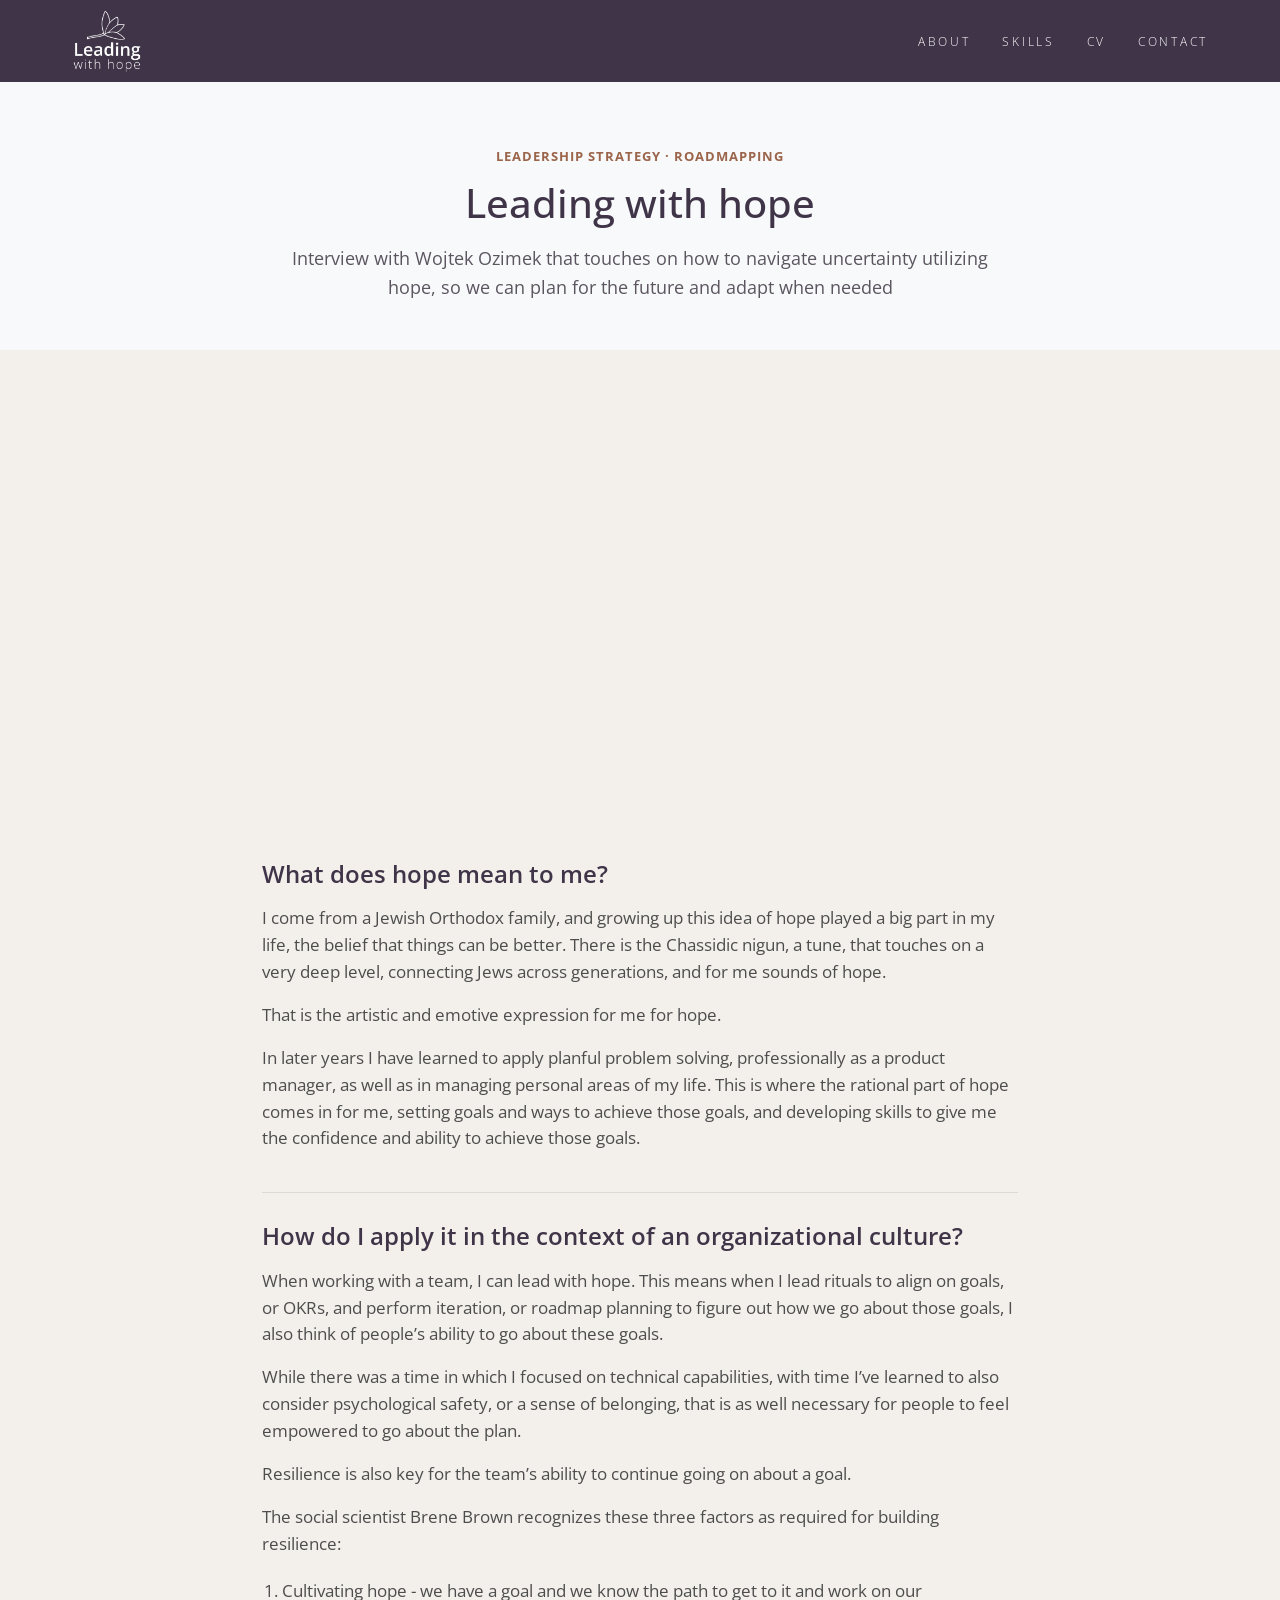
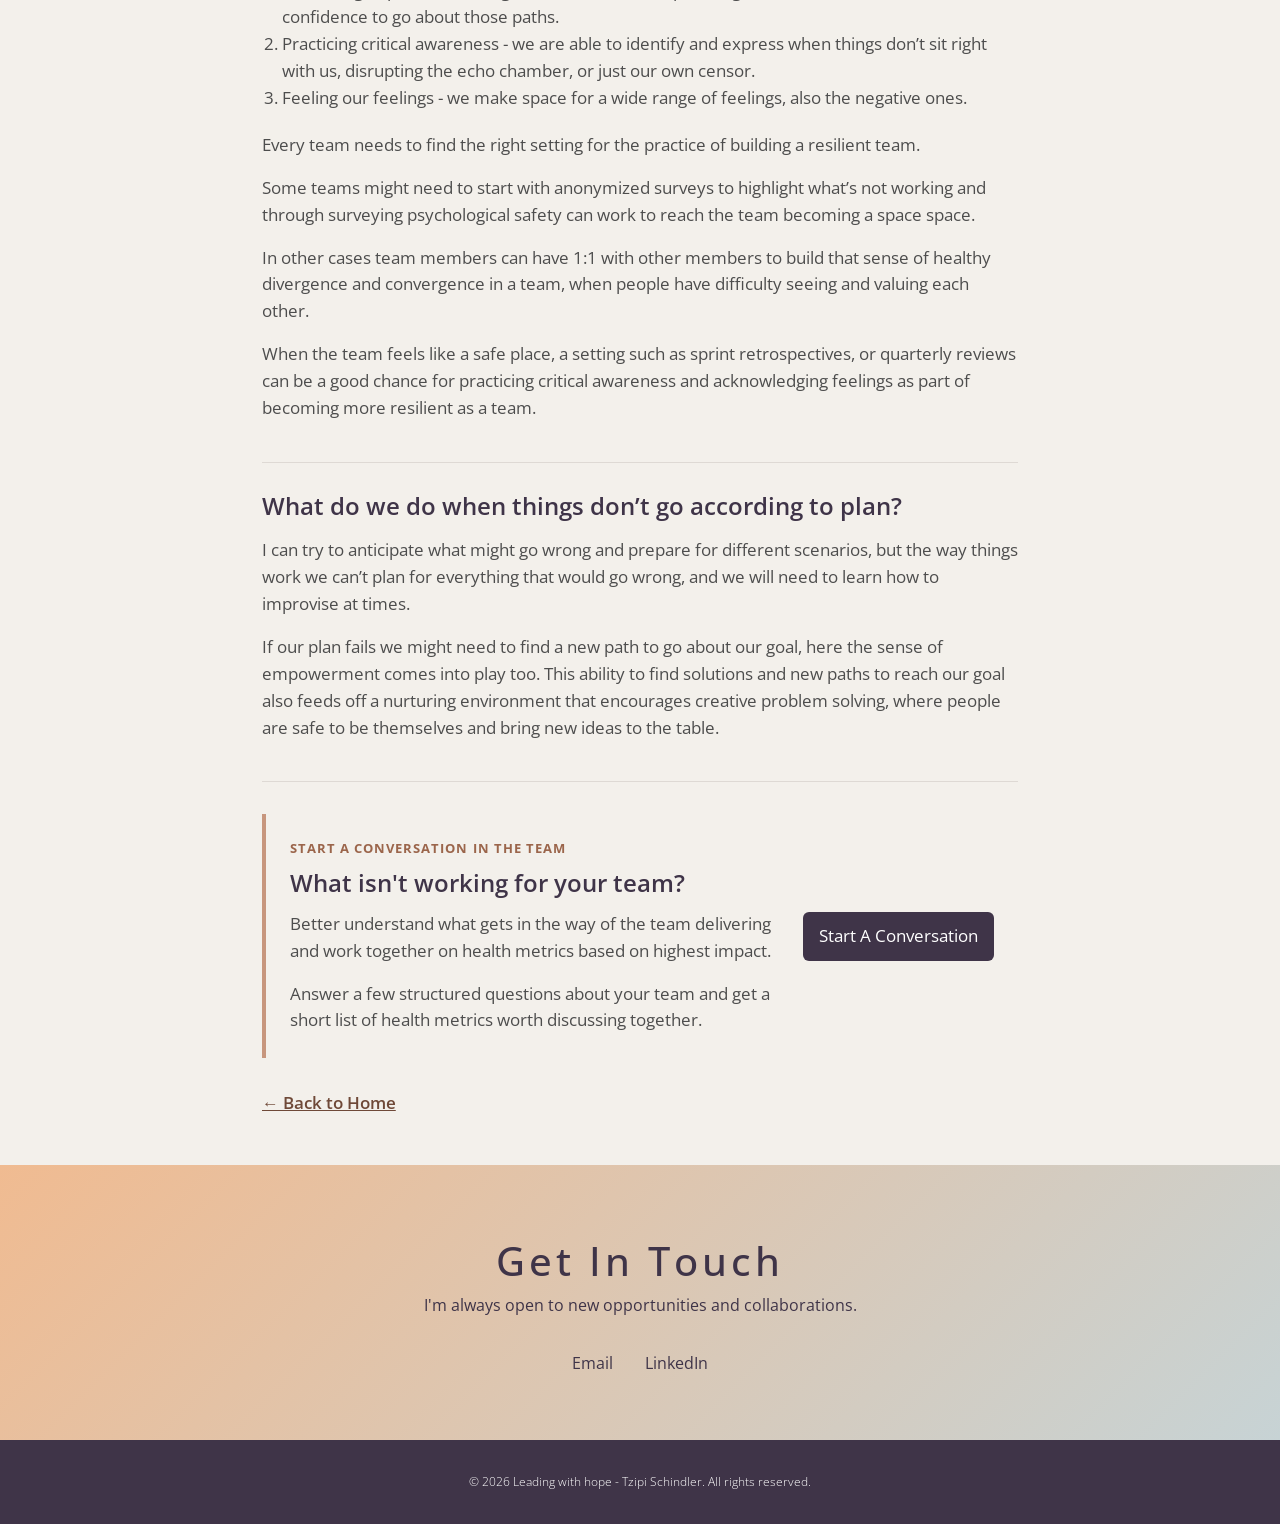
==== commit d03fa209: "Add CV page and responsive nav Adds a dedicated CV page and improves navigation across the site. Thi" ====
--- a/hope-driven-leadership.html
+++ b/hope-driven-leadership.html
@@ -13,9 +13,15 @@
 	
 		        <nav>
             <a class="logo" href="https://tzipischindler.github.io/hope-driven-leadership/" aria-label="Tzipi"><img src="images/logo/with-hope.png" alt="Tzipi logo"></a>
-            <ul>
+            <button class="nav-toggle" type="button" aria-expanded="false" aria-controls="site-navigation" aria-label="Open navigation menu">
+                <span aria-hidden="true"></span>
+                <span aria-hidden="true"></span>
+                <span aria-hidden="true"></span>
+            </button>
+            <ul id="site-navigation">
                 <li><a href="#projects">ABOUT</a></li>
                 <li><a href="#skills">SKILLS</a></li>
+                <li><a href="Tzipi_Schindler_CV.html">CV</a></li>
                 <li><a href="#contact">CONTACT</a></li>
             </ul>
         </nav>
@@ -105,5 +111,6 @@
 	    <footer>
         <p>&copy; 2026 Leading with hope - Tzipi Schindler. All rights reserved.</p>
     </footer>
+    <script src="navigation.js" defer></script>
 </body>
 </html>
--- a/styles.css
+++ b/styles.css
@@ -51,6 +51,10 @@
     display: flex;
     list-style: none;
     gap: 2rem;
+}
+
+.nav-toggle {
+    display: none;
 }
 
 nav a {
@@ -379,12 +383,80 @@
         font-size: 2rem;
     }
 
+    nav {
+        padding: 0 1rem;
+    }
+
     nav ul {
         gap: 1rem;
     }
 
     h2 {
         font-size: 2rem;
+    }
+}
+
+@media (max-width: 410px) {
+    header {
+        position: sticky;
+    }
+
+    nav {
+        position: relative;
+        padding: 0 1rem;
+    }
+
+    .nav-toggle {
+        display: flex;
+        flex-direction: column;
+        justify-content: center;
+        gap: 5px;
+        width: 44px;
+        height: 44px;
+        padding: 10px;
+        border: 1px solid rgba(255, 255, 255, 0.55);
+        border-radius: 6px;
+        background: transparent;
+        cursor: pointer;
+    }
+
+    .nav-toggle span {
+        display: block;
+        width: 22px;
+        height: 2px;
+        border-radius: 2px;
+        background: #fff;
+    }
+
+    .nav-toggle:focus-visible {
+        outline: 2px solid #fff;
+        outline-offset: 3px;
+    }
+
+    nav ul,
+    nav ul[hidden] {
+        position: absolute;
+        top: calc(100% + 10px);
+        right: 1rem;
+        z-index: 101;
+        display: none;
+        flex-direction: column;
+        align-items: stretch;
+        gap: 0;
+        min-width: 180px;
+        padding: 0.5rem 0;
+        border-radius: 8px;
+        background: #3f3448;
+        box-shadow: 0 8px 20px rgba(0, 0, 0, 0.2);
+    }
+
+    nav ul.is-open {
+        display: flex;
+    }
+
+    nav ul a {
+        display: block;
+        padding: 0.75rem 1rem;
     }
 }
 
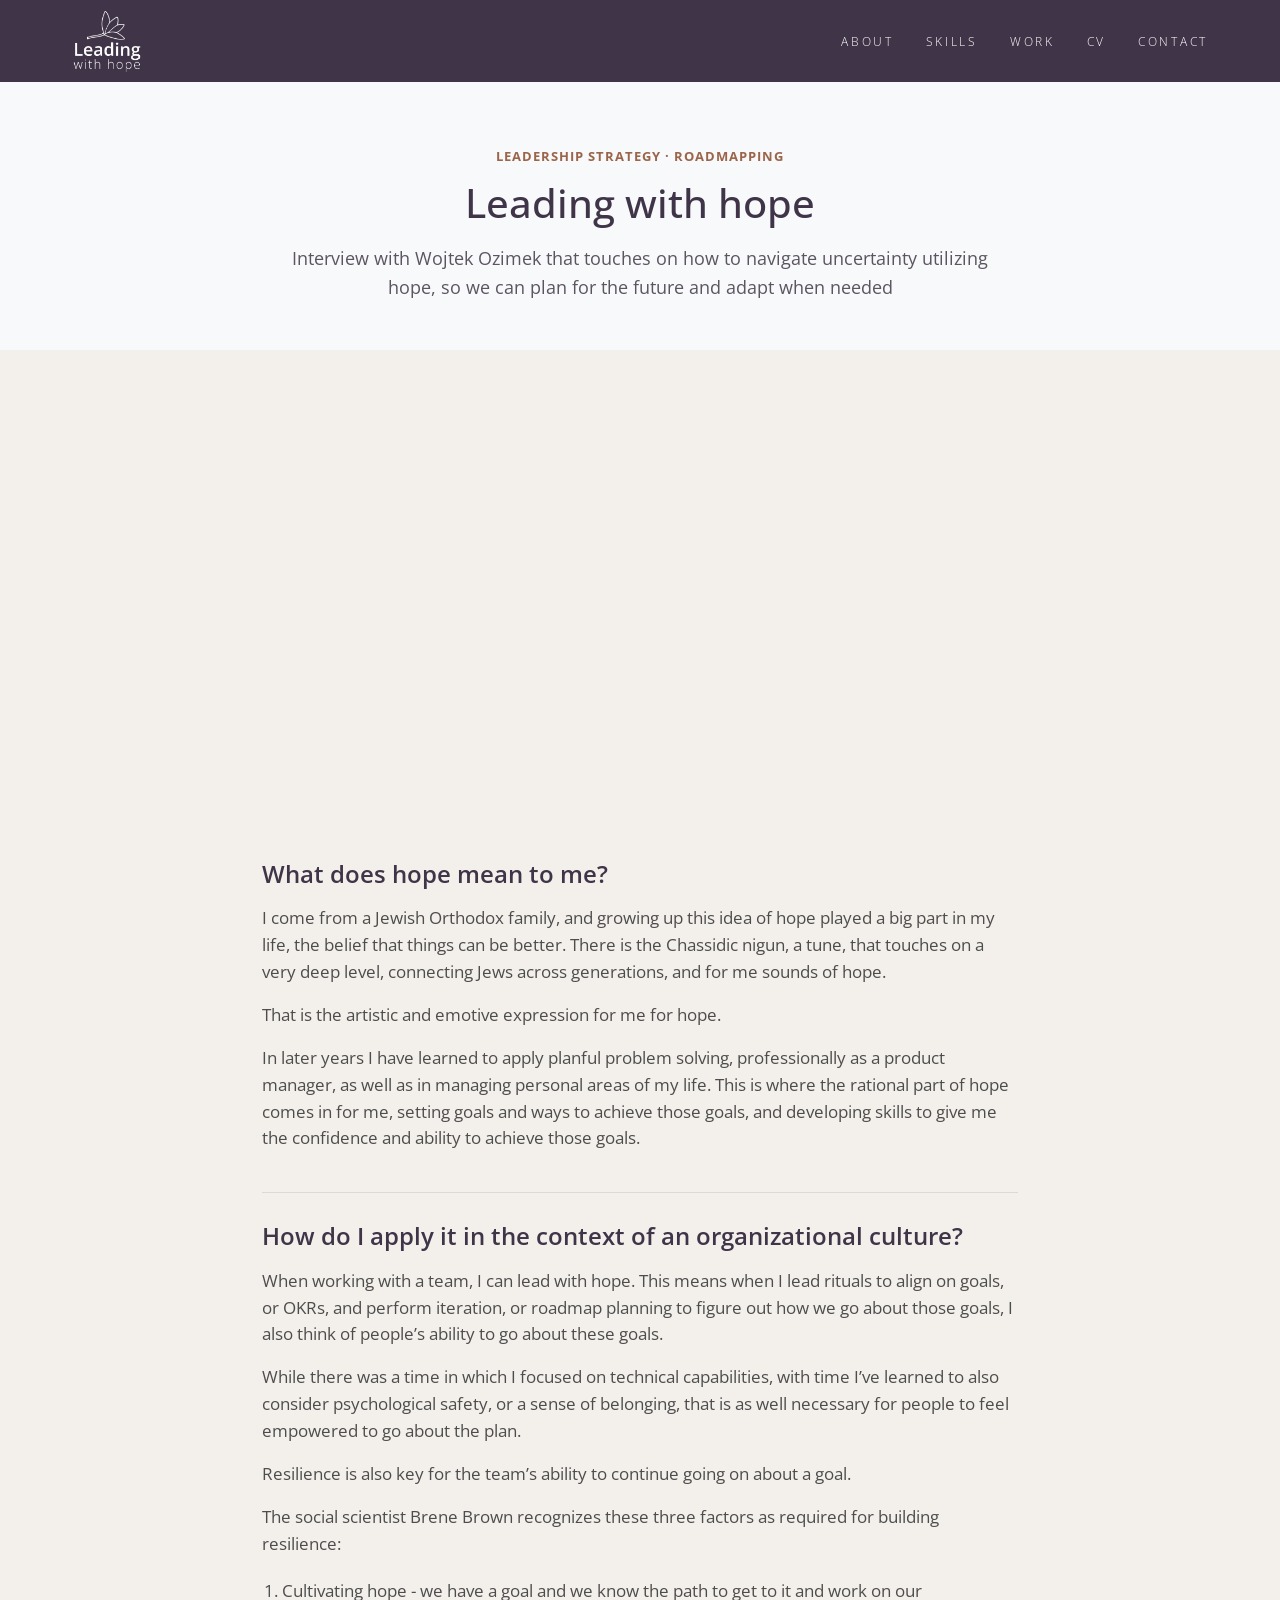
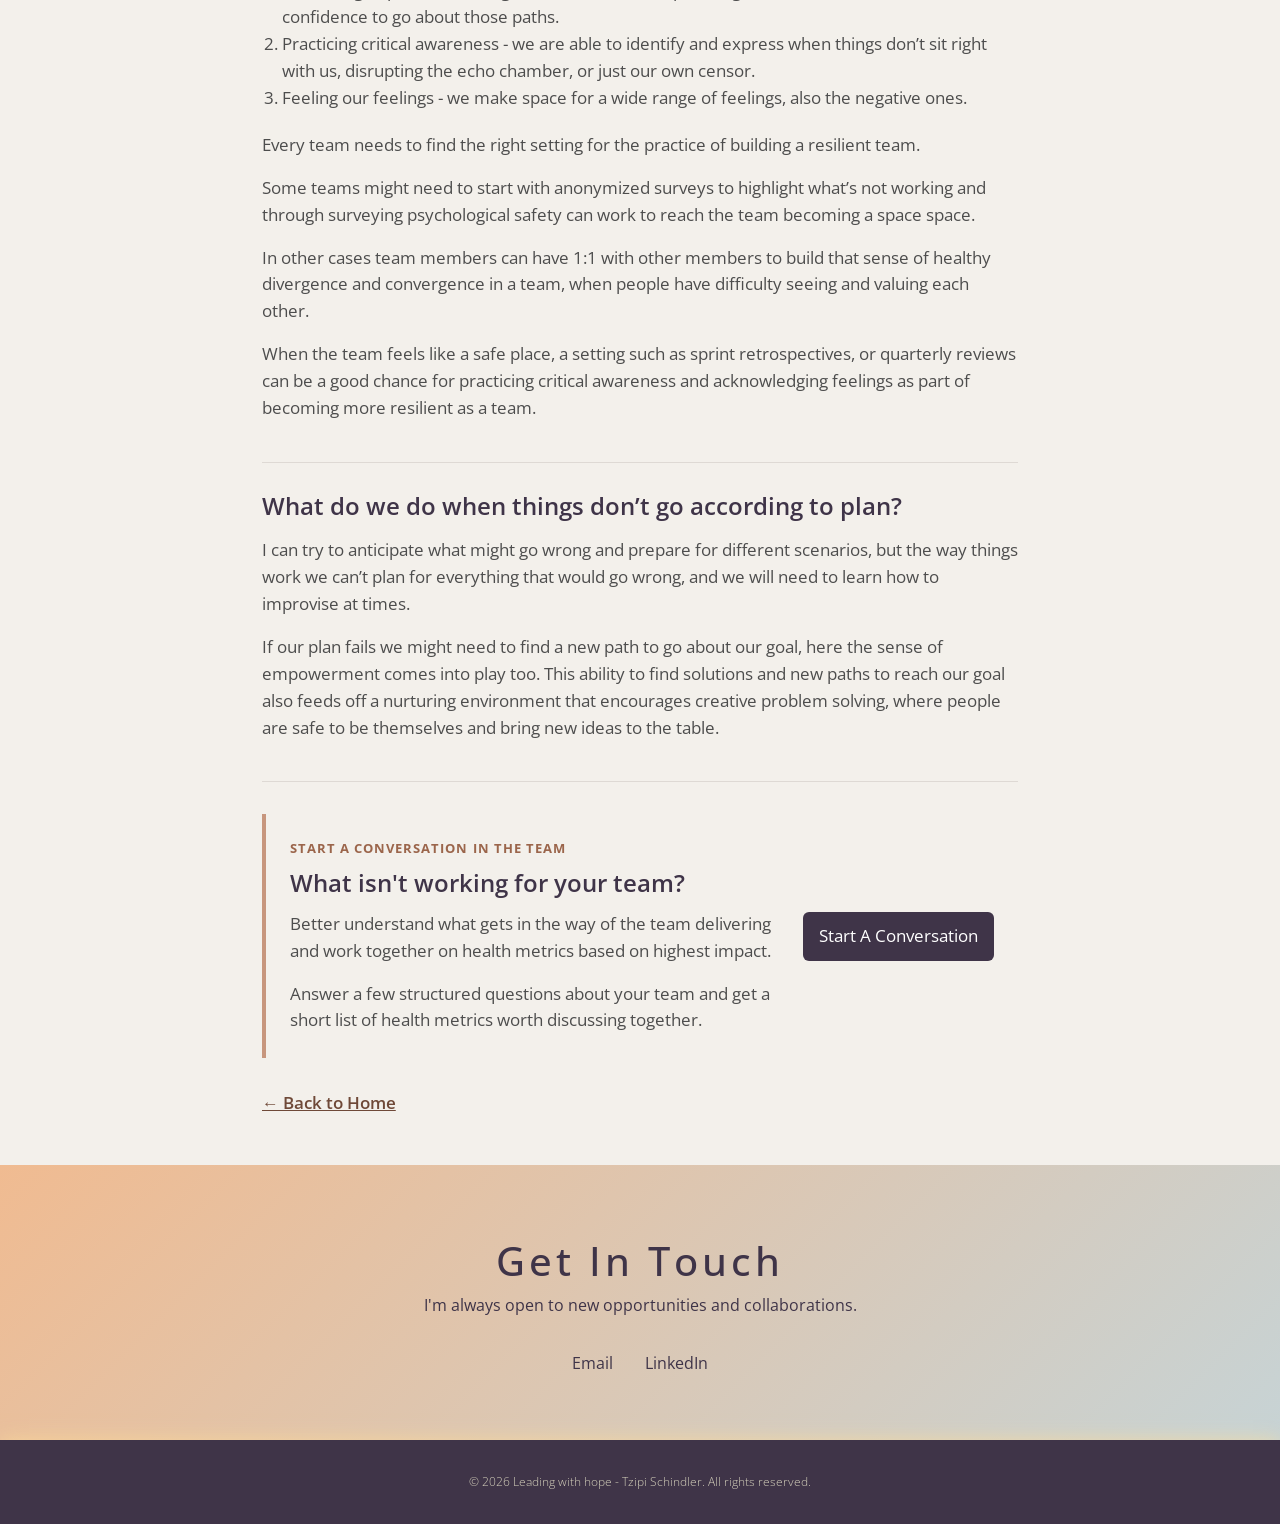
==== commit 3339fd0d: "Add product debt work page Create a dedicated article page about product debt and link it from the p" ====
--- a/hope-driven-leadership.html
+++ b/hope-driven-leadership.html
@@ -21,6 +21,7 @@
             <ul id="site-navigation">
                 <li><a href="#projects">ABOUT</a></li>
                 <li><a href="#skills">SKILLS</a></li>
+                <li><a href="lets-talk-about-product-debt.html">WORK</a></li>
                 <li><a href="Tzipi_Schindler_CV.html">CV</a></li>
                 <li><a href="#contact">CONTACT</a></li>
             </ul>
--- a/styles.css
+++ b/styles.css
@@ -83,12 +83,19 @@
 
 .hero h1 {
     margin-bottom: 20px;
+    font-size: 2.7rem;
+    font-weight: 500;
+    letter-spacing: 0.75rem
+}
+
+.projects h2 {
+    font-size: 2rem;
 }
 
 .scorer-header h1 {
     font-family: 'Open Sans';
     font-size: 2.5rem;
-    font-weight: 500;
+    
     margin-bottom: 1rem;
     /* animation: slideUp 0.8s ease; */
     color: #3f3448;
@@ -101,11 +108,26 @@
     opacity: 0.9;
 }
 
+.hero h2 {
+    font-size: 1.5rem;
+    text-align: center;
+    color: #27214c;
+    font-weight: 400;
+    letter-spacing: 0.15rem;
+    margin-bottom: 18px;
+}
+
+h3 {
+    font-weight: 400;
+    color: #3f3448;
+    letter-spacing: 0.25rem;
+}
+
 .cta-button {
 display: inline-block;
     width: max-content;
     background: #3f3448;
-    color: #fefeff;
+    color: #f5d2ac;
     padding: 0.7rem 1.9rem;
     border-radius: 16px;
     text-decoration: none;
@@ -115,9 +137,33 @@
     font-family: 'Open Sans';
 }
 
+.hero .cta-button {
+    display: inline-block;
+    width: max-content;
+    background: linear-gradient(135deg, #d0d6d47a 0%, #ffde5966 100%);
+    color: #fff7ad;
+    padding: 0.7rem 2.8rem;
+    border-radius: 36px;
+    text-decoration: none;
+    font-weight: 500;
+    font-size: 1.1rem;
+    font-family: 'Open Sans';
+    box-shadow: 0 0 18px rgba(255, 222, 150, 0.65);
+    transition: box-shadow 0.25s ease, transform 0.25s ease;
+    margin-top: 15px;
+    border: 2px solid #fff7ad;
+}
+
 .cta-button:hover {
     transform: translateY(-3px);
     box-shadow: 0 10px 25px rgba(0,0,0,0.2);
+}
+
+
+
+.hero .cta-button:hover,
+.hero .cta-button:focus-visible {
+    box-shadow: 0 0 28px rgba(255, 222, 150, 0.9);
 }
 
 .container {
@@ -174,18 +220,20 @@
 
 /* How to style a project grid */
 
-.projects {
+.projects, .blog {
     background: #f8f9fa;
 }
 
-.projects-grid {
+.projects-grid,
+ .blog-grid{
     display: grid;
     grid-template-columns: repeat(auto-fit, minmax(300px, 1fr));
     gap: 2rem;
     margin: 2rem 0;
 }
 
-.project-card {
+.project-card, 
+.blog-post{
     background: white;
     border-radius: 10px;
     overflow: hidden;
@@ -193,12 +241,13 @@
     transition: transform 0.3s, box-shadow 0.3s;
 }
 
-.project-card:hover {
+.project-card:hover,
+.blog-post:hover {
     transform: translateY(-10px);
     box-shadow: 0 15px 30px rgba(0,0,0,0.2);
 }
 
-.project-image {
+.project-image, .post-image {
     width: 100%;
     height: 200px;
     display: flex;
@@ -208,17 +257,21 @@
     font-size: 3rem;
 }
 
-.project-image img {
+.project-image img, .post-image img {
     width: 100%;
     height: 100%;
     object-fit: cover;
 }
 
-.project-content {
+.project-content, .post-content {
     padding: 1.5rem;
 }
 
-.project-content h3 {
+.project-content > a, .post-content > a {
+    text-decoration: none;
+}
+
+.project-content h3, .post-content h3 {
     margin-bottom: 0.5rem;
     color: #c7967d;
     font-weight: 700;
@@ -231,17 +284,38 @@
 }
 
 .project-link {
+    display: inline-flex;
+    align-items: center;
+    gap: 0.4rem;
     color: #c7967d;
     text-decoration: none;
     font-weight: bold;
 }
 
+.project-link-arrow {
+    width: 1rem;
+    height: 1rem;
+    transition: transform 0.2s ease;
+}
+
+.project-link:hover .project-link-arrow,
+.project-link:focus-visible .project-link-arrow {
+    transform: translateX(3px);
+}
+
 .project-link:hover {
     text-decoration: underline;
 }
 
-.values {
+.projects h3 {text-align: center;}
+
+ .values  {
     background: white;
+
+} 
+
+.project-content h3 {
+    text-align: left;
 }
 
 .values-grid {
@@ -311,6 +385,8 @@
 .skill-category h3 {
     color: #41377d;
     margin-bottom: 1rem;
+    font-weight: 700;
+    letter-spacing: 0.25rem;
 }
 
 .skill-list {
@@ -360,11 +436,13 @@
 
 footer {
     background: #3f3448;
-    color: white;
+    color: #fffcddc7;
     text-align: center;
     padding: 2rem;
     font-weight: 300;
     font-size: 12px;
+    box-shadow: 0 0 18px rgba(255, 222, 150, 0.65);
+    transition: box-shadow 0.25s ease, transform 0.25s ease;
 }
 
 @keyframes slideUp {
@@ -396,7 +474,7 @@
     }
 }
 
-@media (max-width: 410px) {
+@media (max-width: 600px) {
     header {
         position: sticky;
     }
@@ -524,6 +602,10 @@
     margin-bottom: 1rem;
 }
 
+.article-content ul {
+    margin-left: 1rem;
+}
+
 .article-section {
     padding: 1.5rem 0;
     border-bottom: 1px solid #ded9d4;
@@ -671,6 +753,10 @@
 
     .hero h1,
     h2 {
+        color: #f1eaf3;
+    }
+
+    h3 {
         color: #f1eaf3;
     }
 
